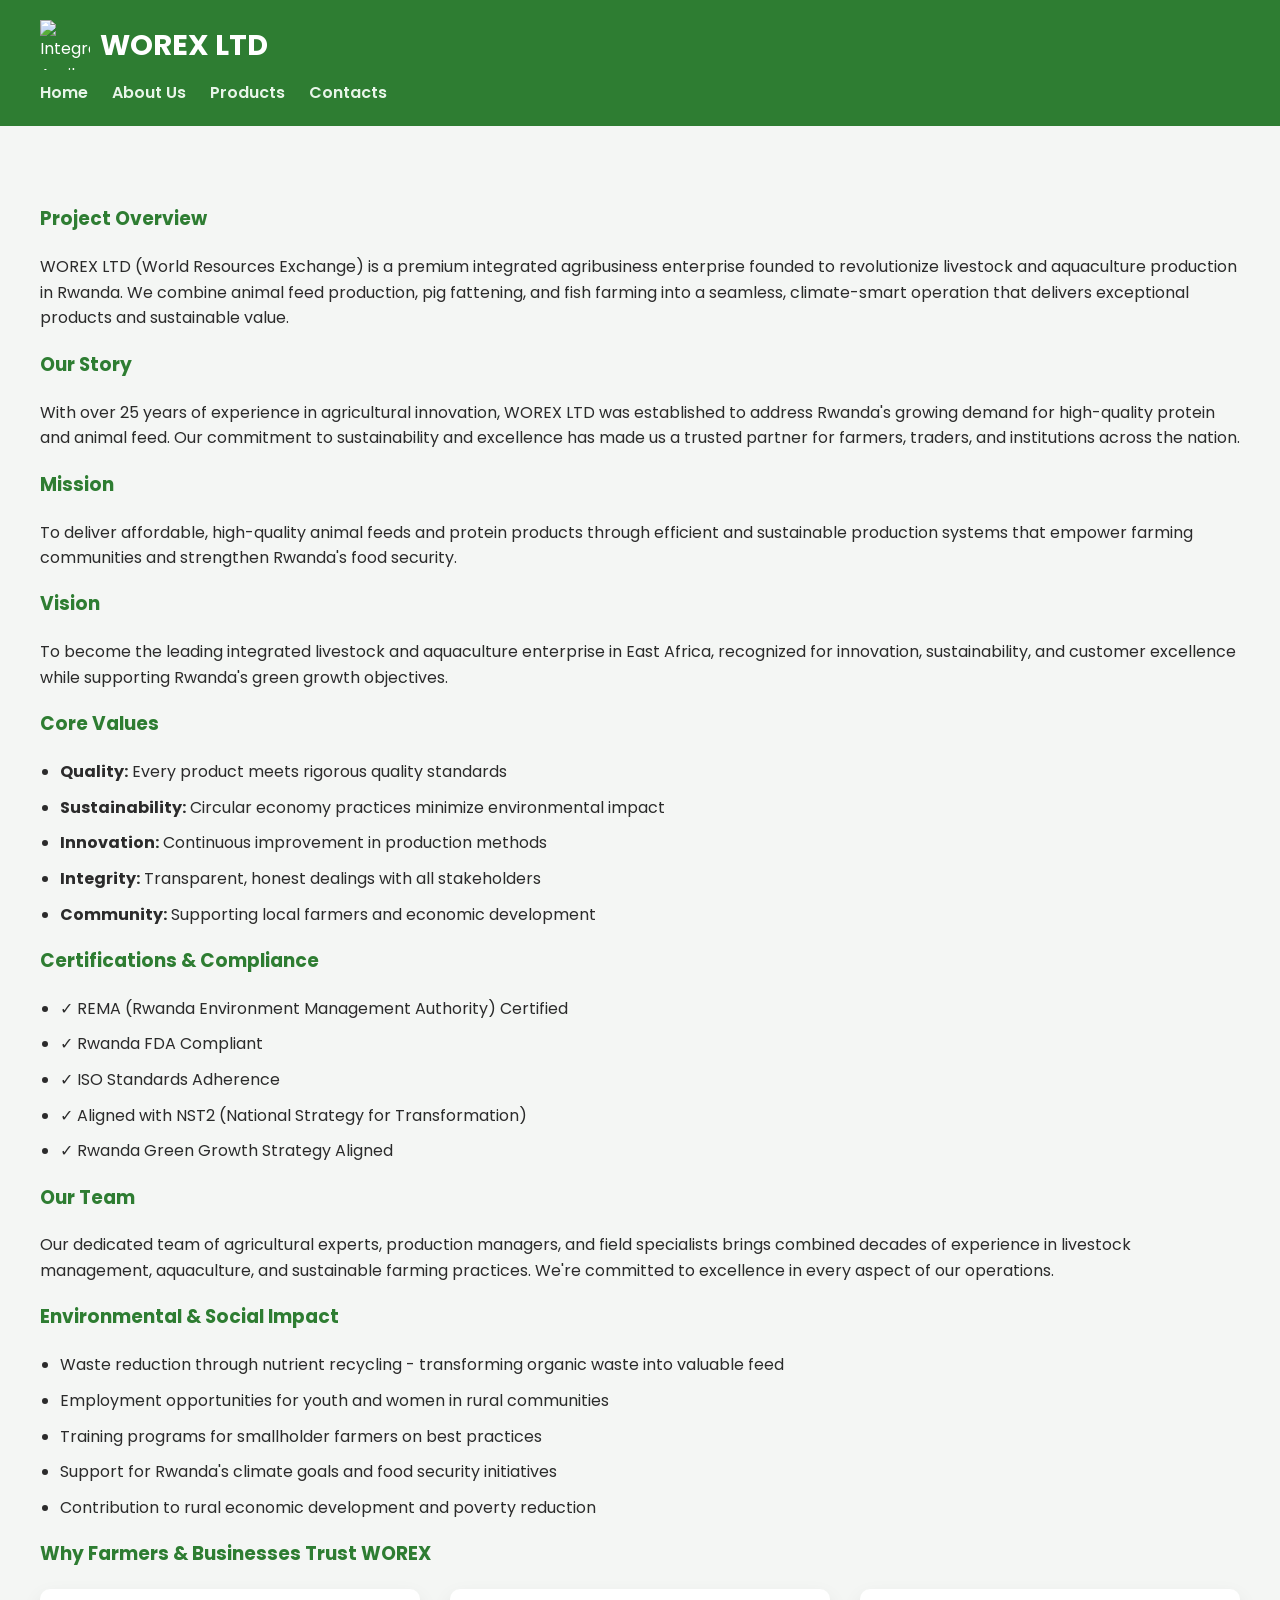
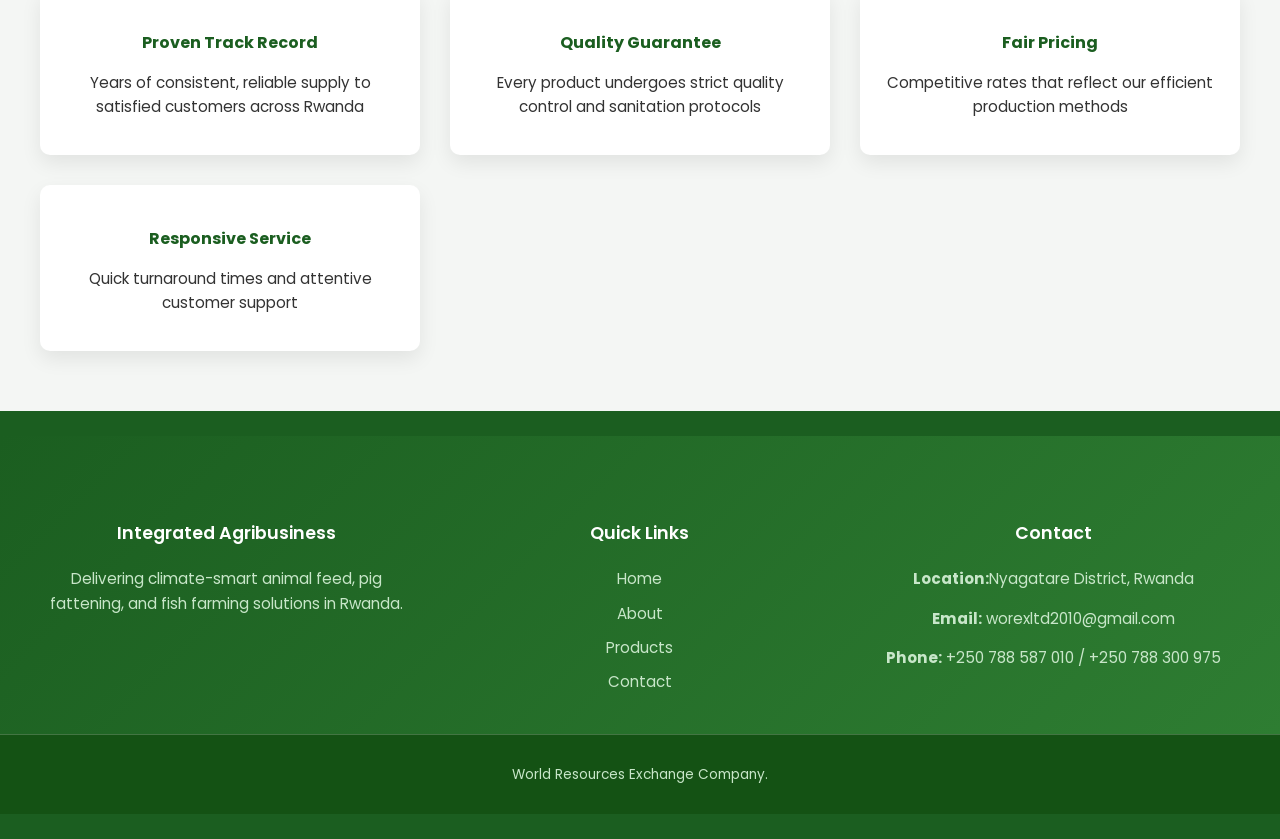
==== about.html @ 2ec33c79 "Add files via upload" ====
<!DOCTYPE html>
<html lang="en">
<head>
  <meta charset="UTF-8">
  <title>About Us | Integrated Agribusiness</title>
  <meta name="viewport" content="width=device-width, initial-scale=1.0">
  <link rel="stylesheet" href="css/style.css">
  <link href="https://fonts.googleapis.com/css2?family=Poppins:wght@400;600;700&display=swap" rel="stylesheet">
</head>
<body>

<header>
  <div class="container header-container">
    <div class="logo">
      <img src="images/logo.png" alt="Integrated Agribusiness Logo">
      <h1>WOREX LTD</h1>
    </div>
    <nav>
      <a href="index.html">Home</a>
      <a href="about.html">About Us</a>
      <a href="products.html">Products</a>
      <a href="contact.html">Contacts</a>
    </nav>
  </div>
</header>

<section class="section container">
  <h3>Project Overview</h3>
  <p>WOREX LTD (World Resources Exchange) is a premium integrated agribusiness enterprise founded to revolutionize livestock and aquaculture production in Rwanda. We combine animal feed production, pig fattening, and fish farming into a seamless, climate-smart operation that delivers exceptional products and sustainable value.</p>

  <h3>Our Story</h3>
  <p>With over 25 years of experience in agricultural innovation, WOREX LTD was established to address Rwanda's growing demand for high-quality protein and animal feed. Our commitment to sustainability and excellence has made us a trusted partner for farmers, traders, and institutions across the nation.</p>

  <h3>Mission</h3>
  <p>To deliver affordable, high-quality animal feeds and protein products through efficient and sustainable production systems that empower farming communities and strengthen Rwanda's food security.</p>

  <h3>Vision</h3>
  <p>To become the leading integrated livestock and aquaculture enterprise in East Africa, recognized for innovation, sustainability, and customer excellence while supporting Rwanda's green growth objectives.</p>

  <h3>Core Values</h3>
  <ul class="list">
    <li><strong>Quality:</strong> Every product meets rigorous quality standards</li>
    <li><strong>Sustainability:</strong> Circular economy practices minimize environmental impact</li>
    <li><strong>Innovation:</strong> Continuous improvement in production methods</li>
    <li><strong>Integrity:</strong> Transparent, honest dealings with all stakeholders</li>
    <li><strong>Community:</strong> Supporting local farmers and economic development</li>
  </ul>

  <h3>Certifications & Compliance</h3>
  <ul class="list">
    <li>✓ REMA (Rwanda Environment Management Authority) Certified</li>
    <li>✓ Rwanda FDA Compliant</li>
    <li>✓ ISO Standards Adherence</li>
    <li>✓ Aligned with NST2 (National Strategy for Transformation)</li>
    <li>✓ Rwanda Green Growth Strategy Aligned</li>
  </ul>

  <h3>Our Team</h3>
  <p>Our dedicated team of agricultural experts, production managers, and field specialists brings combined decades of experience in livestock management, aquaculture, and sustainable farming practices. We're committed to excellence in every aspect of our operations.</p>

  <h3>Environmental & Social Impact</h3>
  <ul class="list">
    <li>Waste reduction through nutrient recycling - transforming organic waste into valuable feed</li>
    <li>Employment opportunities for youth and women in rural communities</li>
    <li>Training programs for smallholder farmers on best practices</li>
    <li>Support for Rwanda's climate goals and food security initiatives</li>
    <li>Contribution to rural economic development and poverty reduction</li>
  </ul>

  <h3>Why Farmers & Businesses Trust WOREX</h3>
  <div class="grid">
    <div class="card">
      <h4>Proven Track Record</h4>
      <p>Years of consistent, reliable supply to satisfied customers across Rwanda</p>
    </div>
    <div class="card">
      <h4>Quality Guarantee</h4>
      <p>Every product undergoes strict quality control and sanitation protocols</p>
    </div>
    <div class="card">
      <h4>Fair Pricing</h4>
      <p>Competitive rates that reflect our efficient production methods</p>
    </div>
    <div class="card">
      <h4>Responsive Service</h4>
      <p>Quick turnaround times and attentive customer support</p>
    </div>
  </div>
</section>

<footer>
  <div class="footer-top">
    <div class="container footer-grid">
      
      <div class="footer-col">
        <h4>Integrated Agribusiness</h4>
        <p>Delivering climate-smart animal feed, pig fattening, and fish farming solutions in Rwanda.</p>
      </div>
      
      <div class="footer-col">
        <h4>Quick Links</h4>
        <ul>
          <li><a href="index.html">Home</a></li>
          <li><a href="about.html">About</a></li>
          <li><a href="products.html">Products</a></li>
          <li><a href="contact.html">Contact</a></li>
        </ul>
      </div>
      
      <div class="footer-col">
        <h4>Contact</h4>
          <p><strong>Location:</strong>Nyagatare District, Rwanda</p>
  <p><strong>Email:</strong> worexltd2010@gmail.com</p>
  <p><strong>Phone:</strong> +250 788 587 010 / +250 788 300 975</p>
      </div>
      

    </div>
  </div>

  <div class="footer-bottom">
    <p>World Resources Exchange Company.</p>
  </div>
</footer>
</body>
</html>
---- css/style.css ----
/* General */
body {
  margin: 0;
  font-family: 'Poppins', sans-serif;
  background: #f4f6f4;
  color: #2b2b2b;
  line-height: 1.6;
}

/* Container */
.container {
  max-width: 1200px;
  margin: auto;
  padding: 0 20px;
}

/* Header */
header {
  background: #2e7d32;
  color: #fff;
  padding: 20px 0;
  position: sticky;
  top: 0;
  z-index: 100;
}

header h1 {
  margin: 0;
  font-size: 1.8rem;
}

header nav {
  margin-top: 10px;
}

header nav a {
  color: #e8f5e9;
  text-decoration: none;
  margin-right: 20px;
  font-weight: 600;
  transition: color 0.3s;
}

header nav a:hover {
  color: #c8e6c9;
}

/* Hero */
.hero {
  background: linear-gradient(rgba(0,0,0,0.45), rgba(0,0,0,0.45)), 
              url('../images/hero.jpg') center/cover no-repeat;
  color: #fff;
  padding: 100px 20px;
  text-align: center;
}

.hero h2 {
  font-size: 2.5rem;
  margin-bottom: 15px;
}

.hero p {
  font-size: 1.1rem;
  max-width: 700px;
  margin: 0 auto 20px auto;
}

.btn {
  display: inline-block;
  padding: 12px 25px;
  background: #1b5e20;
  color: #fff;
  border-radius: 6px;
  text-decoration: none;
  font-weight: 600;
  transition: background 0.3s;
}

.btn:hover {
  background: #2e7d32;
}

/* Sections */
.section {
  padding: 60px 0;
}

.section.light {
  background: #ffffff;
}

/* Headings */
h3 {
  color: #2e7d32;
  margin-bottom: 20px;
}

/* Grid */
.grid {
  display: grid;
  grid-template-columns: repeat(auto-fit, minmax(280px, 1fr));
  gap: 30px;
}

/* Cards */
.card {
  background: #fff;
  border-radius: 10px;
  box-shadow: 0 8px 20px rgba(0,0,0,0.08);
  overflow: hidden;
  transition: transform 0.3s, box-shadow 0.3s;
  text-align: center;
  padding: 20px;
}

.card img {
  width: 100%;
  height: 180px;
  object-fit: cover;
  margin-bottom: 15px;
}

.card h4 {
  margin-bottom: 10px;
  color: #1b5e20;
}

.card p {
  font-size: 0.95rem;
  color: #333;
}

.card:hover {
  transform: translateY(-5px);
  box-shadow: 0 12px 25px rgba(0,0,0,0.12);
}

/* Lists */
.list {
  padding-left: 20px;
}

.list li {
  margin-bottom: 10px;
}

/* Footer */
footer {
  background: #1b5e20;
  color: #c8e6c9;
  padding: 25px 0;
  text-align: center;
  font-size: 0.9rem;
}
.logo{
  display: flex;
  align-items: center;
}.logo img{
  width: 50px;
  height: 50px;
  margin-right: 10px;
}
/* Footer Grid */
/* Footer */
footer {
  font-family: 'Poppins', sans-serif;
  color: #c8e6c9;
}

/* Footer Top */
.footer-top {
  background: linear-gradient(135deg, #1b5e20, #2e7d32);
  padding: 60px 20px 30px 20px;
}

/* Footer Grid */
.footer-grid {
  display: grid;
  grid-template-columns: repeat(auto-fit, minmax(200px, 1fr));
  gap: 40px;
}

.footer-col h4 {
  color: #ffffff;
  font-size: 1.1rem;
  margin-bottom: 20px;
  font-weight: 600;
}

.footer-col p,
.footer-col li,
.footer-col a {
  color: #c8e6c9;
  font-size: 0.95rem;
  line-height: 1.6;
}

.footer-col ul {
  list-style: none;
  padding: 0;
  margin: 0;
}

.footer-col li {
  margin-bottom: 10px;
}

.footer-col a {
  text-decoration: none;
  transition: color 0.3s;
}

.footer-col a:hover {
  color: #e8f5e9;
}

/* Social Icons */
.social-icons a {
  display: inline-block;
  margin-right: 10px;
  transition: transform 0.3s;
}

.social-icons a:hover {
  transform: scale(1.2);
}

.social-icons img {
  width: 28px;
  height: 28px;
  filter: brightness(0) invert(1);
}

/* Footer Bottom */
.footer-bottom {
  text-align: center;
  background: #145214;
  padding: 15px 20px;
  font-size: 0.85rem;
  border-top: 1px solid rgba(255,255,255,0.2);
}

/* Responsive Footer */
@media (max-width: 768px) {
  .footer-grid {
    grid-template-columns: 1fr 1fr;
    gap: 20px;
  }
}

@media (max-width: 480px) {
  .footer-grid {
    grid-template-columns: 1fr;
    gap: 20px;
  }
  .social-icons a {
    margin-right: 15px;
  }
}
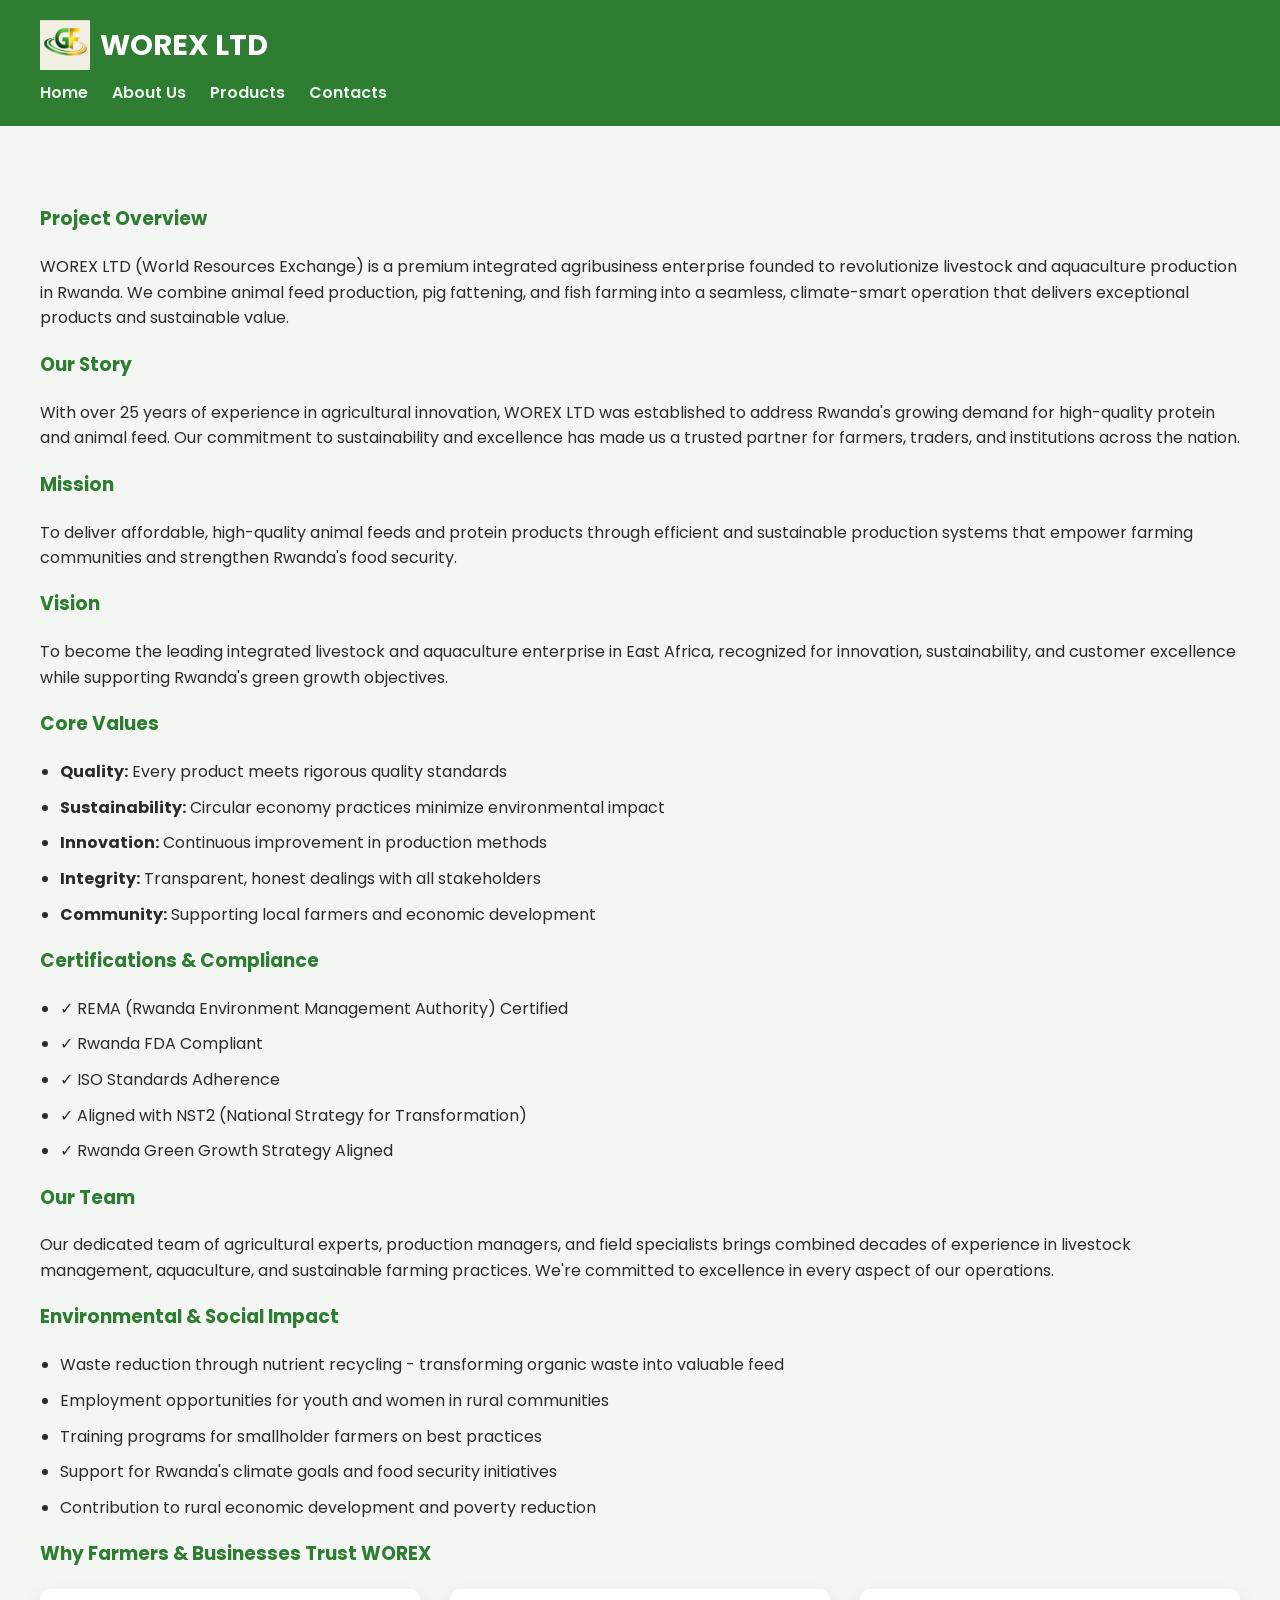
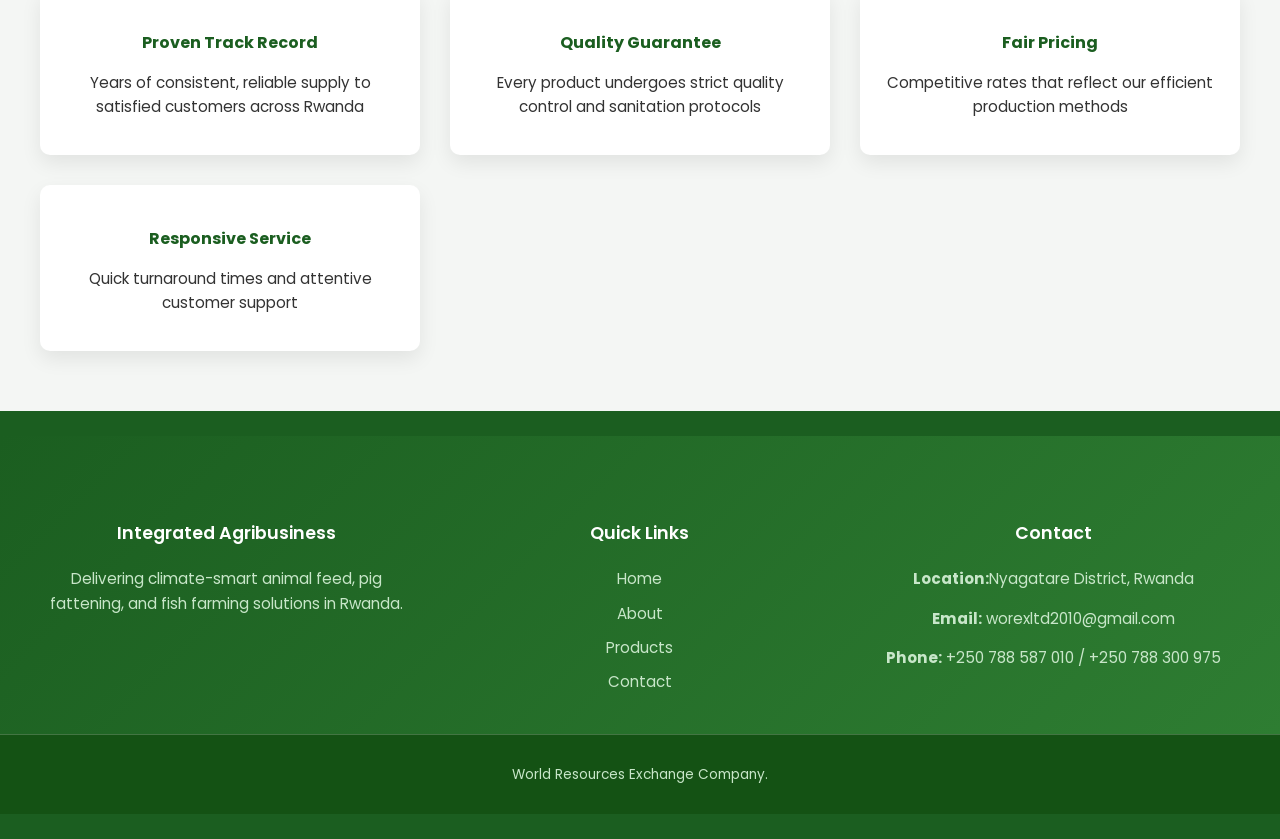
==== commit f476926a: "Update about.html" ====
--- a/about.html
+++ b/about.html
@@ -12,7 +12,7 @@
 <header>
   <div class="container header-container">
     <div class="logo">
-      <img src="images/logo.png" alt="Integrated Agribusiness Logo">
+      <img src="./images/logo.PNG" alt="Integrated Agribusiness Logo">
       <h1>WOREX LTD</h1>
     </div>
     <nav>
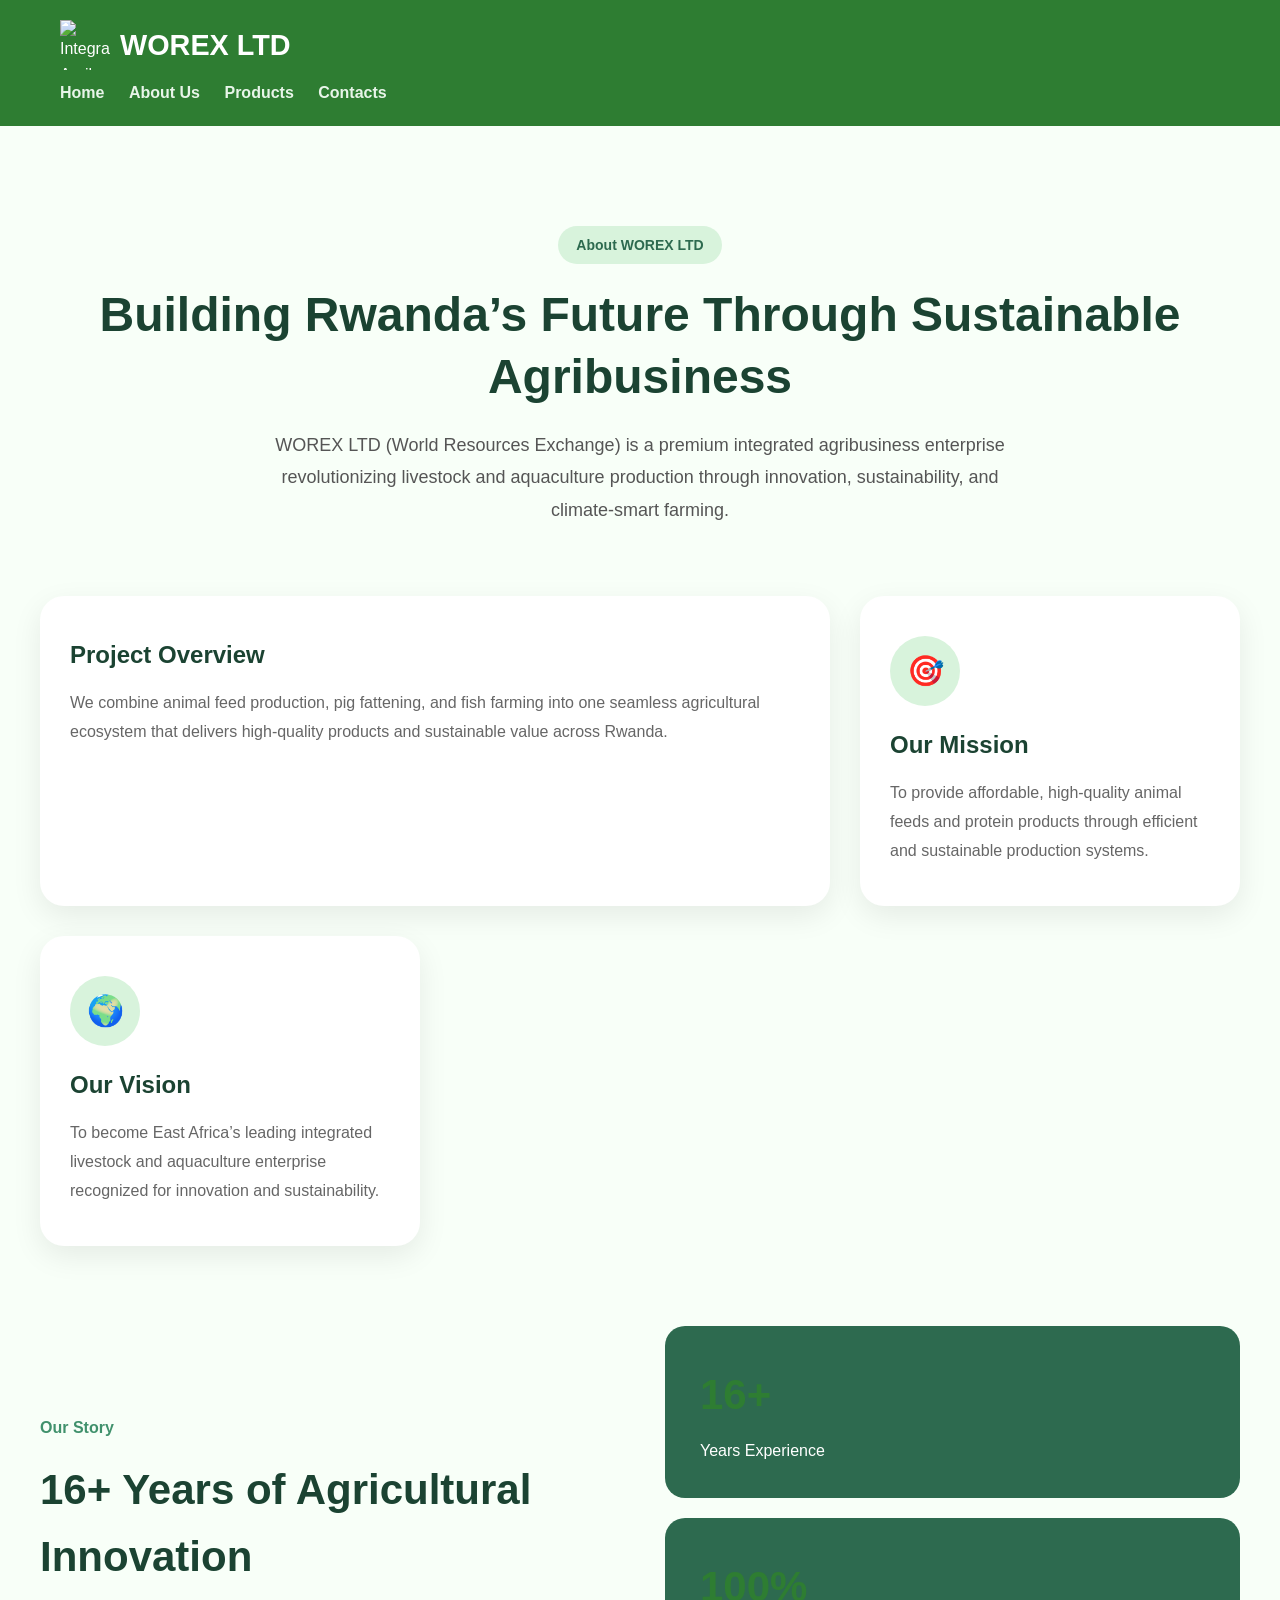
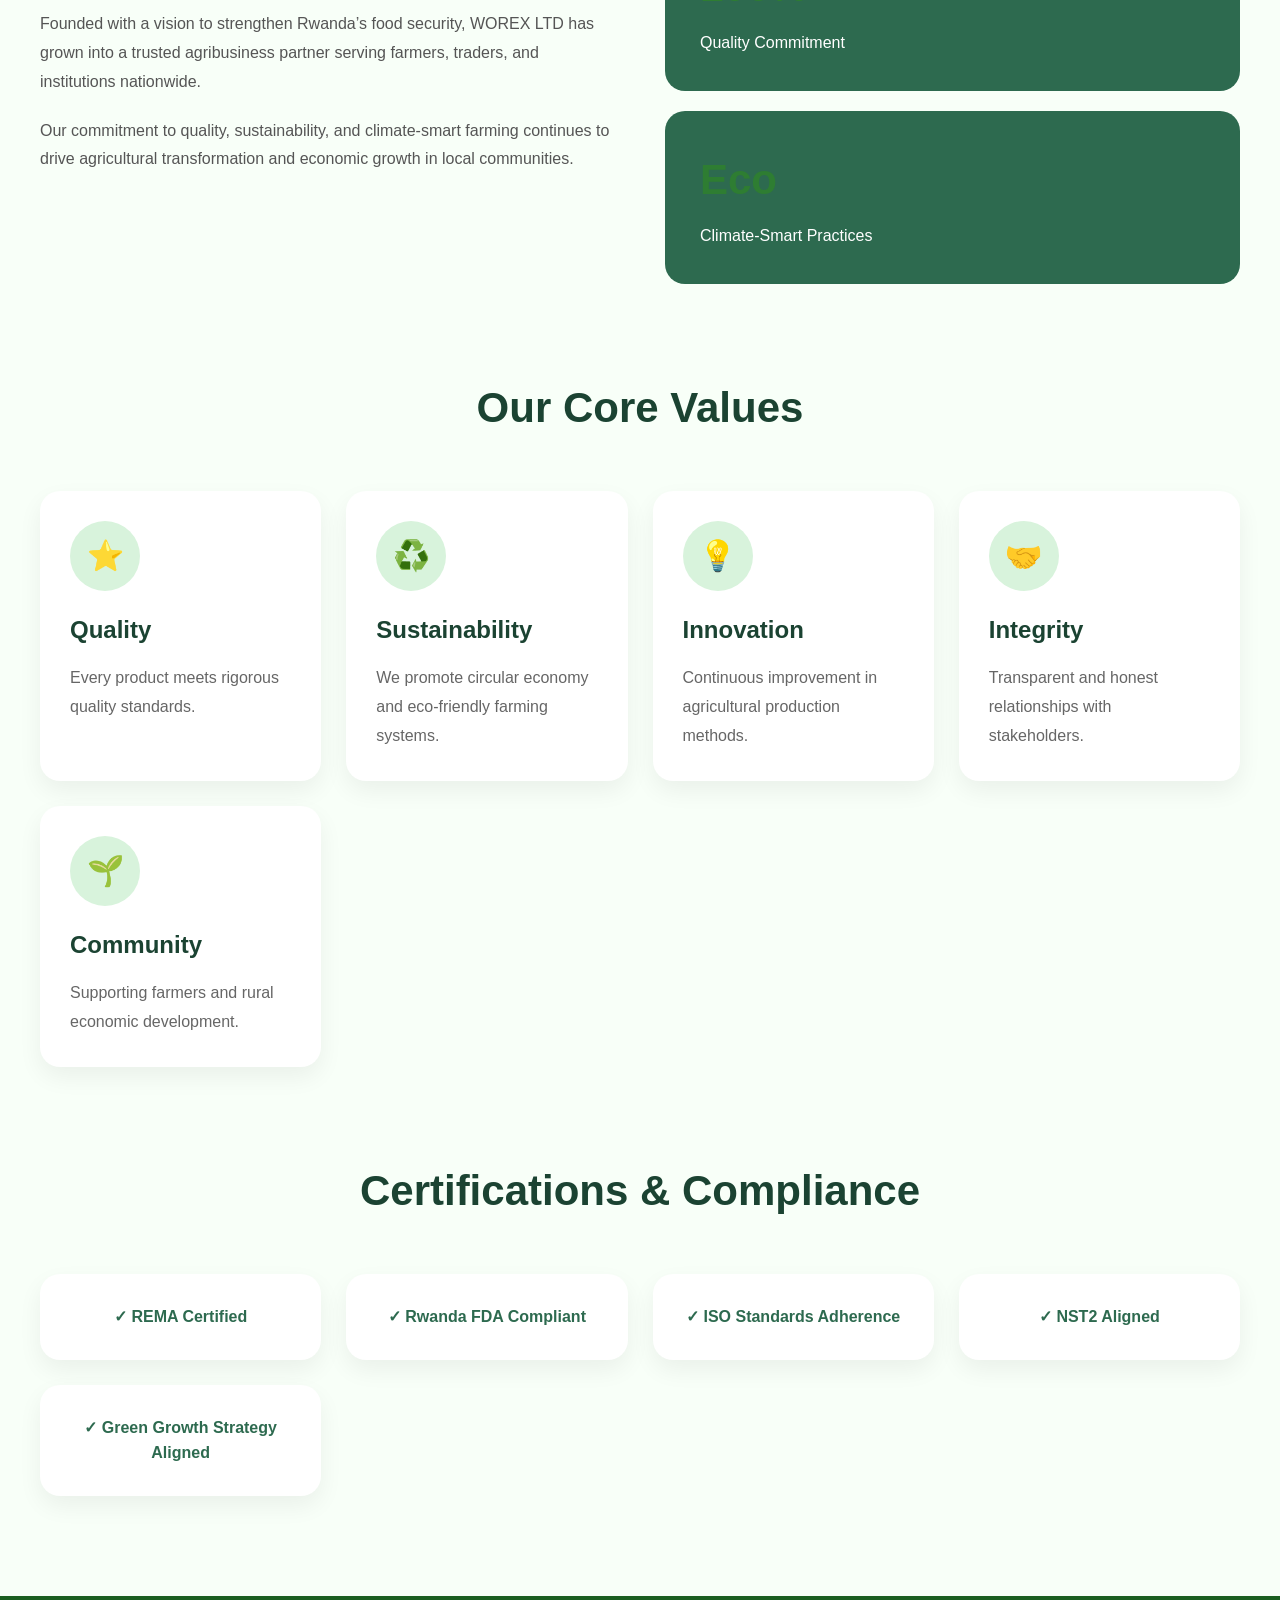
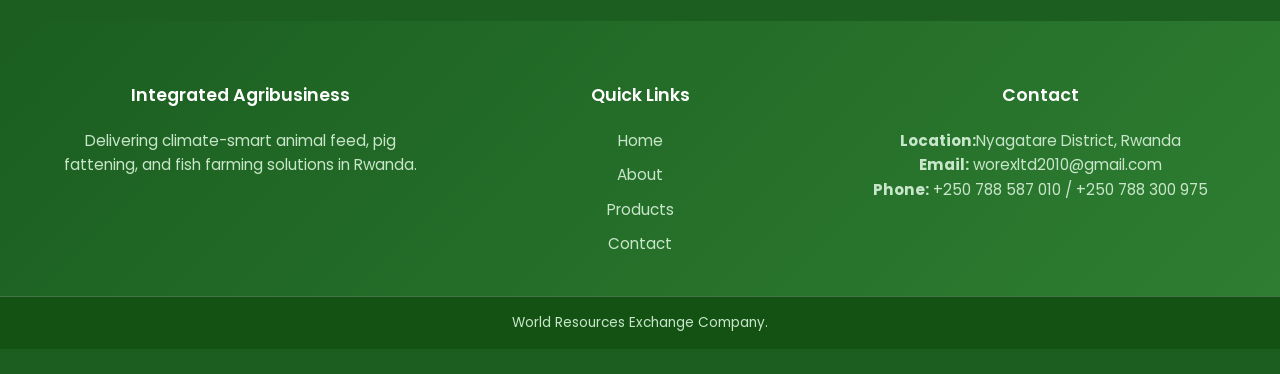
==== commit 873ae468: "Revise about.html for improved content and layout Updated the about.html file to enhance the content" ====
--- a/about.html
+++ b/about.html
@@ -12,7 +12,7 @@
 <header>
   <div class="container header-container">
     <div class="logo">
-      <img src="./images/logo.PNG" alt="Integrated Agribusiness Logo">
+      <img src="images/logo.png" alt="Integrated Agribusiness Logo">
       <h1>WOREX LTD</h1>
     </div>
     <nav>
@@ -24,70 +24,323 @@
   </div>
 </header>
 
-<section class="section container">
-  <h3>Project Overview</h3>
-  <p>WOREX LTD (World Resources Exchange) is a premium integrated agribusiness enterprise founded to revolutionize livestock and aquaculture production in Rwanda. We combine animal feed production, pig fattening, and fish farming into a seamless, climate-smart operation that delivers exceptional products and sustainable value.</p>
-
-  <h3>Our Story</h3>
-  <p>With over 25 years of experience in agricultural innovation, WOREX LTD was established to address Rwanda's growing demand for high-quality protein and animal feed. Our commitment to sustainability and excellence has made us a trusted partner for farmers, traders, and institutions across the nation.</p>
-
-  <h3>Mission</h3>
-  <p>To deliver affordable, high-quality animal feeds and protein products through efficient and sustainable production systems that empower farming communities and strengthen Rwanda's food security.</p>
-
-  <h3>Vision</h3>
-  <p>To become the leading integrated livestock and aquaculture enterprise in East Africa, recognized for innovation, sustainability, and customer excellence while supporting Rwanda's green growth objectives.</p>
-
-  <h3>Core Values</h3>
-  <ul class="list">
-    <li><strong>Quality:</strong> Every product meets rigorous quality standards</li>
-    <li><strong>Sustainability:</strong> Circular economy practices minimize environmental impact</li>
-    <li><strong>Innovation:</strong> Continuous improvement in production methods</li>
-    <li><strong>Integrity:</strong> Transparent, honest dealings with all stakeholders</li>
-    <li><strong>Community:</strong> Supporting local farmers and economic development</li>
-  </ul>
-
-  <h3>Certifications & Compliance</h3>
-  <ul class="list">
-    <li>✓ REMA (Rwanda Environment Management Authority) Certified</li>
-    <li>✓ Rwanda FDA Compliant</li>
-    <li>✓ ISO Standards Adherence</li>
-    <li>✓ Aligned with NST2 (National Strategy for Transformation)</li>
-    <li>✓ Rwanda Green Growth Strategy Aligned</li>
-  </ul>
-
-  <h3>Our Team</h3>
-  <p>Our dedicated team of agricultural experts, production managers, and field specialists brings combined decades of experience in livestock management, aquaculture, and sustainable farming practices. We're committed to excellence in every aspect of our operations.</p>
-
-  <h3>Environmental & Social Impact</h3>
-  <ul class="list">
-    <li>Waste reduction through nutrient recycling - transforming organic waste into valuable feed</li>
-    <li>Employment opportunities for youth and women in rural communities</li>
-    <li>Training programs for smallholder farmers on best practices</li>
-    <li>Support for Rwanda's climate goals and food security initiatives</li>
-    <li>Contribution to rural economic development and poverty reduction</li>
-  </ul>
-
-  <h3>Why Farmers & Businesses Trust WOREX</h3>
-  <div class="grid">
-    <div class="card">
-      <h4>Proven Track Record</h4>
-      <p>Years of consistent, reliable supply to satisfied customers across Rwanda</p>
-    </div>
-    <div class="card">
-      <h4>Quality Guarantee</h4>
-      <p>Every product undergoes strict quality control and sanitation protocols</p>
-    </div>
-    <div class="card">
-      <h4>Fair Pricing</h4>
-      <p>Competitive rates that reflect our efficient production methods</p>
-    </div>
-    <div class="card">
-      <h4>Responsive Service</h4>
-      <p>Quick turnaround times and attentive customer support</p>
+
+<section class="about-section">
+  <div class="about-container">
+    <div class="about-header">
+      <span class="about-tag">About WOREX LTD</span>
+      <h2>Building Rwanda’s Future Through Sustainable Agribusiness</h2>
+      <p>
+        WOREX LTD (World Resources Exchange) is a premium integrated agribusiness enterprise revolutionizing livestock and aquaculture production through innovation, sustainability, and climate-smart farming.
+      </p>
+    </div>
+
+    <div class="about-grid">
+      <!-- Overview -->
+      <div class="about-card large-card">
+        <h3>Project Overview</h3>
+        <p>
+          We combine animal feed production, pig fattening, and fish farming into one seamless agricultural ecosystem that delivers high-quality products and sustainable value across Rwanda.
+        </p>
+      </div>
+
+      <!-- Mission -->
+      <div class="about-card">
+        <div class="icon">🎯</div>
+        <h3>Our Mission</h3>
+        <p>
+          To provide affordable, high-quality animal feeds and protein products through efficient and sustainable production systems.
+        </p>
+      </div>
+
+      <!-- Vision -->
+      <div class="about-card">
+        <div class="icon">🌍</div>
+        <h3>Our Vision</h3>
+        <p>
+          To become East Africa’s leading integrated livestock and aquaculture enterprise recognized for innovation and sustainability.
+        </p>
+      </div>
+    </div>
+
+    <!-- Story Section -->
+    <div class="story-section">
+      <div class="story-text">
+        <span>Our Story</span>
+        <h2>16+ Years of Agricultural Innovation</h2>
+        <p>
+          Founded with a vision to strengthen Rwanda’s food security, WOREX LTD has grown into a trusted agribusiness partner serving farmers, traders, and institutions nationwide.
+        </p>
+
+        <p>
+          Our commitment to quality, sustainability, and climate-smart farming continues to drive agricultural transformation and economic growth in local communities.
+        </p>
+      </div>
+
+      <div class="story-box">
+        <div class="stat-card">
+          <h3>16+</h3>
+          <p>Years Experience</p>
+        </div>
+
+        <div class="stat-card">
+          <h3>100%</h3>
+          <p>Quality Commitment</p>
+        </div>
+
+        <div class="stat-card">
+          <h3>Eco</h3>
+          <p>Climate-Smart Practices</p>
+        </div>
+      </div>
+    </div>
+
+    <!-- Core Values -->
+    <div class="values-section">
+      <h2>Our Core Values</h2>
+
+      <div class="values-grid">
+        <div class="value-card">
+          <div class="icon">⭐</div>
+          <h3>Quality</h3>
+          <p>Every product meets rigorous quality standards.</p>
+        </div>
+
+        <div class="value-card">
+          <div class="icon">♻️</div>
+          <h3>Sustainability</h3>
+          <p>We promote circular economy and eco-friendly farming systems.</p>
+        </div>
+
+        <div class="value-card">
+          <div class="icon">💡</div>
+          <h3>Innovation</h3>
+          <p>Continuous improvement in agricultural production methods.</p>
+        </div>
+
+        <div class="value-card">
+          <div class="icon">🤝</div>
+          <h3>Integrity</h3>
+          <p>Transparent and honest relationships with stakeholders.</p>
+        </div>
+
+        <div class="value-card">
+          <div class="icon">🌱</div>
+          <h3>Community</h3>
+          <p>Supporting farmers and rural economic development.</p>
+        </div>
+      </div>
+    </div>
+
+    <!-- Certifications -->
+    <div class="certifications">
+      <h2>Certifications & Compliance</h2>
+
+      <div class="cert-grid">
+        <div class="cert-item">✓ REMA Certified</div>
+        <div class="cert-item">✓ Rwanda FDA Compliant</div>
+        <div class="cert-item">✓ ISO Standards Adherence</div>
+        <div class="cert-item">✓ NST2 Aligned</div>
+        <div class="cert-item">✓ Green Growth Strategy Aligned</div>
+      </div>
     </div>
   </div>
 </section>
 
+
+<style>
+* {
+  margin: 0;
+  padding: 0;
+  box-sizing: border-box;
+}
+
+body {
+  font-family: Arial, sans-serif;
+  background: #f8fff8;
+}
+
+.about-section {
+  padding: 100px 20px;
+}
+
+.about-container {
+  max-width: 1200px;
+  margin: auto;
+}
+
+.about-header {
+  text-align: center;
+  margin-bottom: 70px;
+}
+
+.about-tag {
+  display: inline-block;
+  background: #d8f3dc;
+  color: #2d6a4f;
+  padding: 8px 18px;
+  border-radius: 30px;
+  font-size: 14px;
+  font-weight: bold;
+  margin-bottom: 20px;
+}
+
+.about-header h2 {
+  font-size: 48px;
+  color: #1b4332;
+  margin-bottom: 20px;
+  line-height: 1.3;
+}
+
+.about-header p {
+  max-width: 760px;
+  margin: auto;
+  color: #555;
+  font-size: 18px;
+  line-height: 1.8;
+}
+
+.about-grid {
+  display: grid;
+  grid-template-columns: repeat(auto-fit, minmax(280px, 1fr));
+  gap: 30px;
+  margin-bottom: 80px;
+}
+
+.about-card {
+  background: white;
+  padding: 40px 30px;
+  border-radius: 24px;
+  box-shadow: 0 10px 30px rgba(0,0,0,0.08);
+  transition: 0.3s ease;
+}
+
+.about-card:hover,
+.value-card:hover,
+.stat-card:hover {
+  transform: translateY(-10px);
+}
+
+.large-card {
+  grid-column: span 2;
+}
+
+.about-card h3,
+.value-card h3 {
+  color: #1b4332;
+  margin-bottom: 15px;
+  font-size: 24px;
+}
+
+.about-card p,
+.value-card p {
+  color: #666;
+  line-height: 1.8;
+}
+
+.icon {
+  width: 70px;
+  height: 70px;
+  background: #d8f3dc;
+  border-radius: 50%;
+  display: flex;
+  align-items: center;
+  justify-content: center;
+  font-size: 30px;
+  margin-bottom: 20px;
+}
+
+.story-section {
+  display: grid;
+  grid-template-columns: repeat(auto-fit, minmax(320px, 1fr));
+  gap: 50px;
+  align-items: center;
+  margin-bottom: 90px;
+}
+
+.story-text span {
+  color: #40916c;
+  font-weight: bold;
+}
+
+.story-text h2 {
+  font-size: 42px;
+  color: #1b4332;
+  margin: 15px 0 20px;
+}
+
+.story-text p {
+  color: #555;
+  line-height: 1.8;
+  margin-bottom: 20px;
+}
+
+.story-box {
+  display: grid;
+  gap: 20px;
+}
+
+.stat-card {
+  background: #2d6a4f;
+  color: white;
+  padding: 35px;
+  border-radius: 20px;
+  transition: 0.3s ease;
+}
+
+.stat-card h3 {
+  font-size: 42px;
+  margin-bottom: 10px;
+}
+
+.values-section {
+  margin-bottom: 90px;
+}
+
+.values-section h2,
+.certifications h2 {
+  text-align: center;
+  font-size: 42px;
+  color: #1b4332;
+  margin-bottom: 50px;
+}
+
+.values-grid,
+.cert-grid {
+  display: grid;
+  grid-template-columns: repeat(auto-fit, minmax(240px, 1fr));
+  gap: 25px;
+}
+
+.value-card,
+.cert-item {
+  background: white;
+  padding: 30px;
+  border-radius: 20px;
+  box-shadow: 0 10px 25px rgba(0,0,0,0.06);
+  transition: 0.3s ease;
+}
+
+.cert-item {
+  text-align: center;
+  font-weight: bold;
+  color: #2d6a4f;
+}
+
+@media (max-width: 768px) {
+  .about-header h2,
+  .story-text h2,
+  .values-section h2,
+  .certifications h2 {
+    font-size: 32px;
+  }
+
+  .large-card {
+    grid-column: span 1;
+  }
+}
+
+</style>
 <footer>
   <div class="footer-top">
     <div class="container footer-grid">
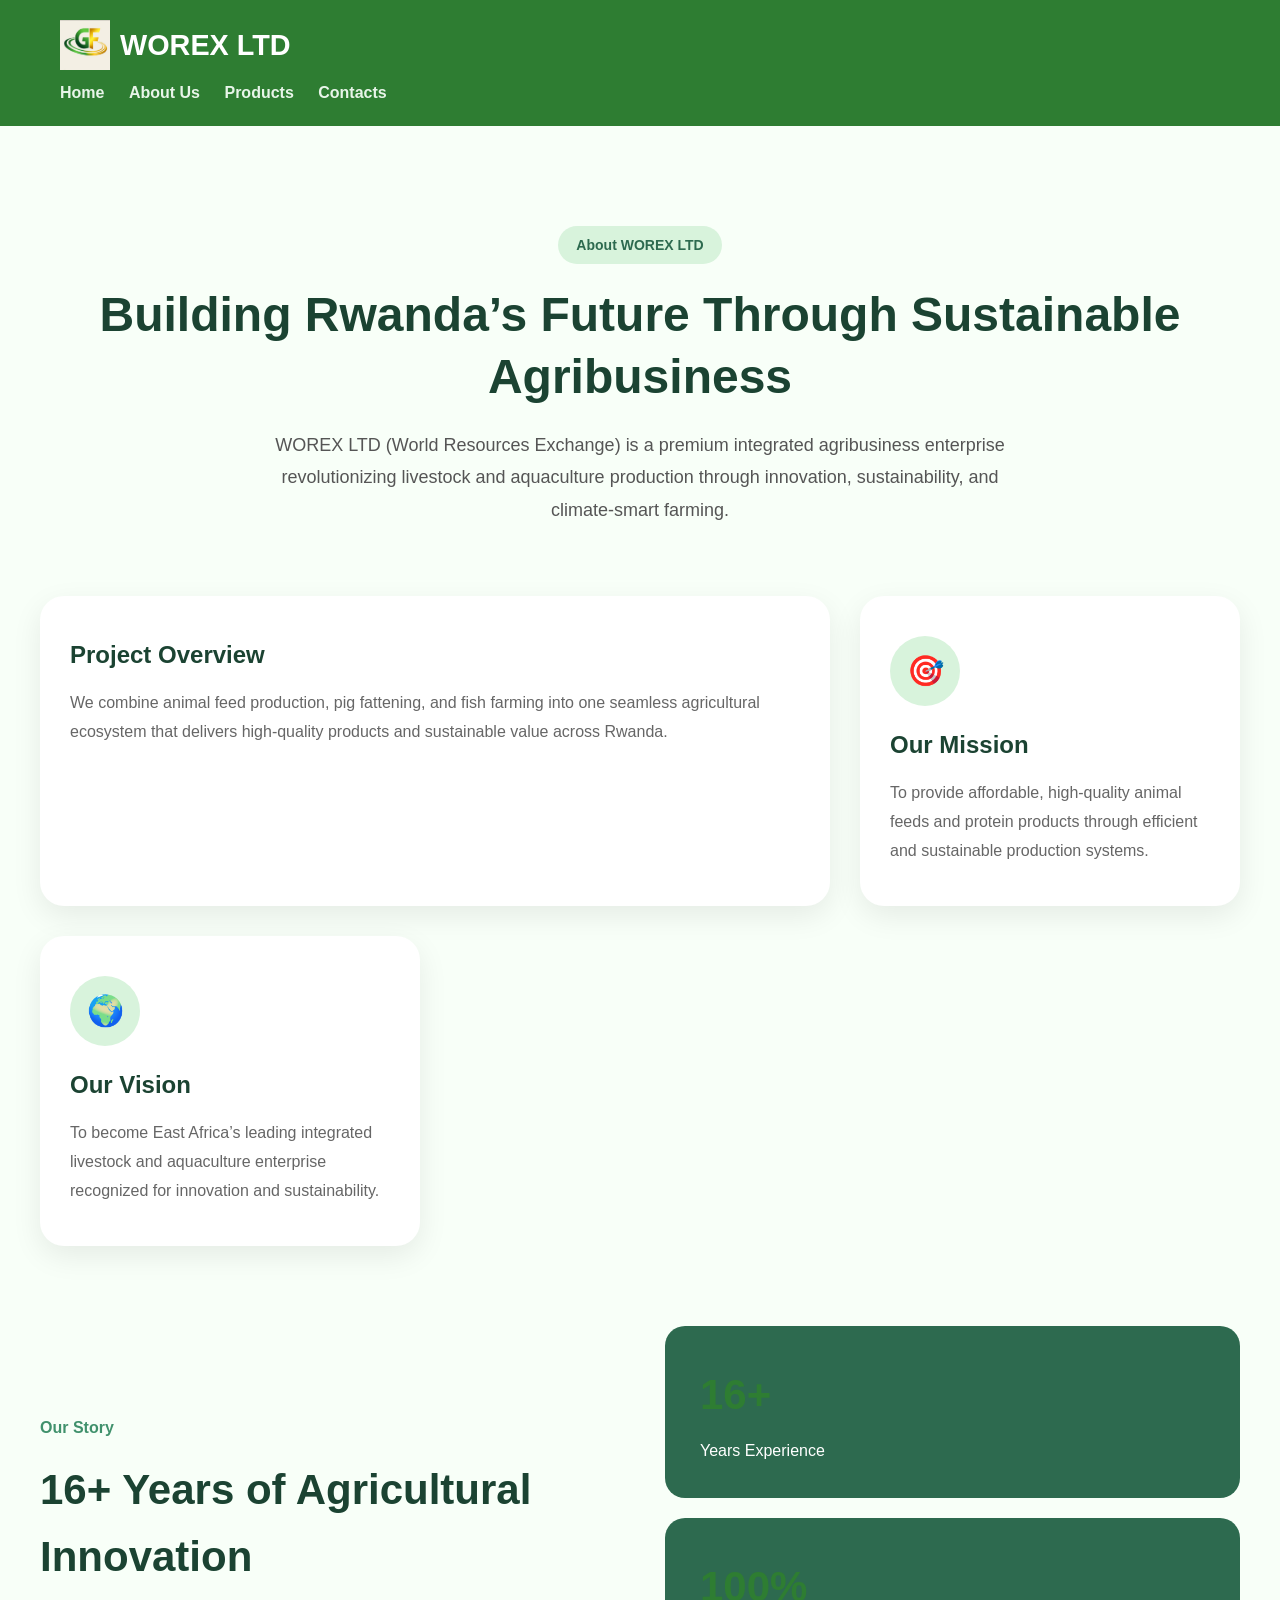
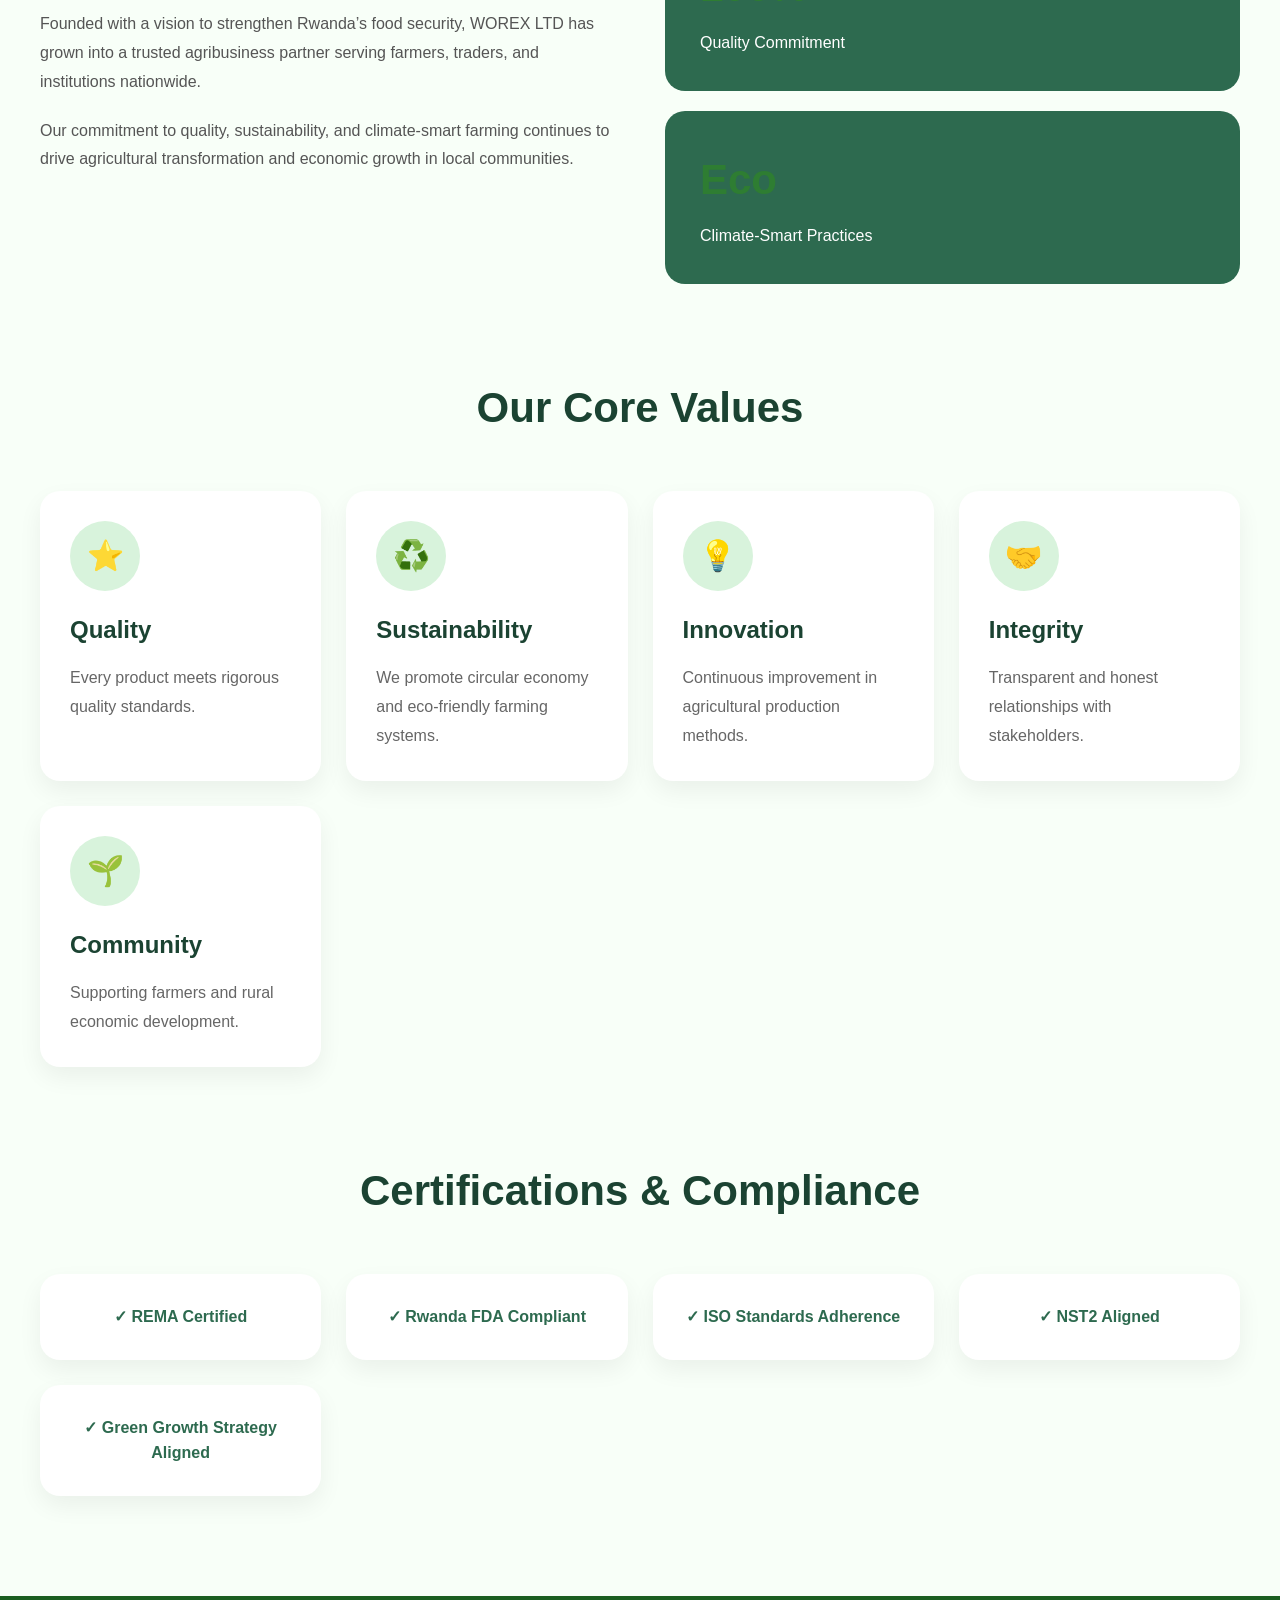
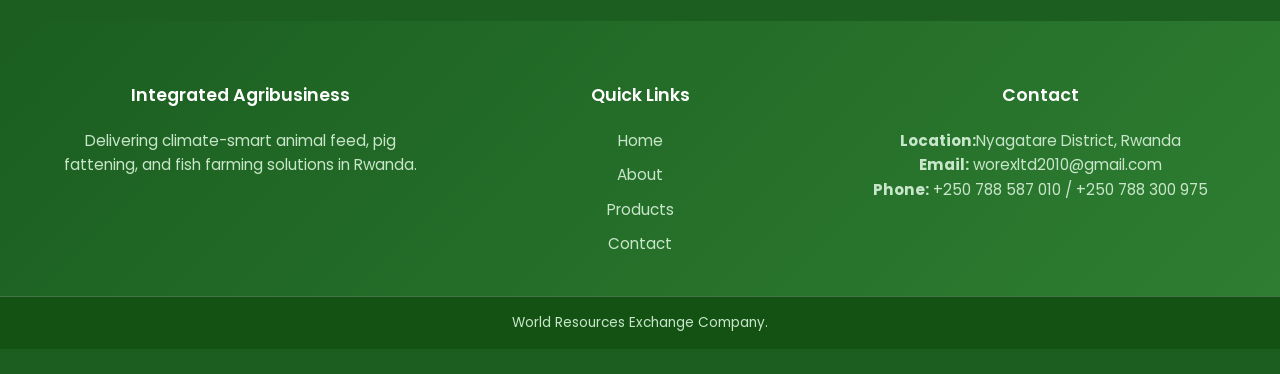
==== commit 76b37a3c: "Fix HTML structure and update logo image source" ====
--- a/about.html
+++ b/about.html
@@ -12,7 +12,7 @@
 <header>
   <div class="container header-container">
     <div class="logo">
-      <img src="images/logo.png" alt="Integrated Agribusiness Logo">
+      <img src="images/logo.PNG" alt="Integrated Agribusiness Logo">
       <h1>WOREX LTD</h1>
     </div>
     <nav>
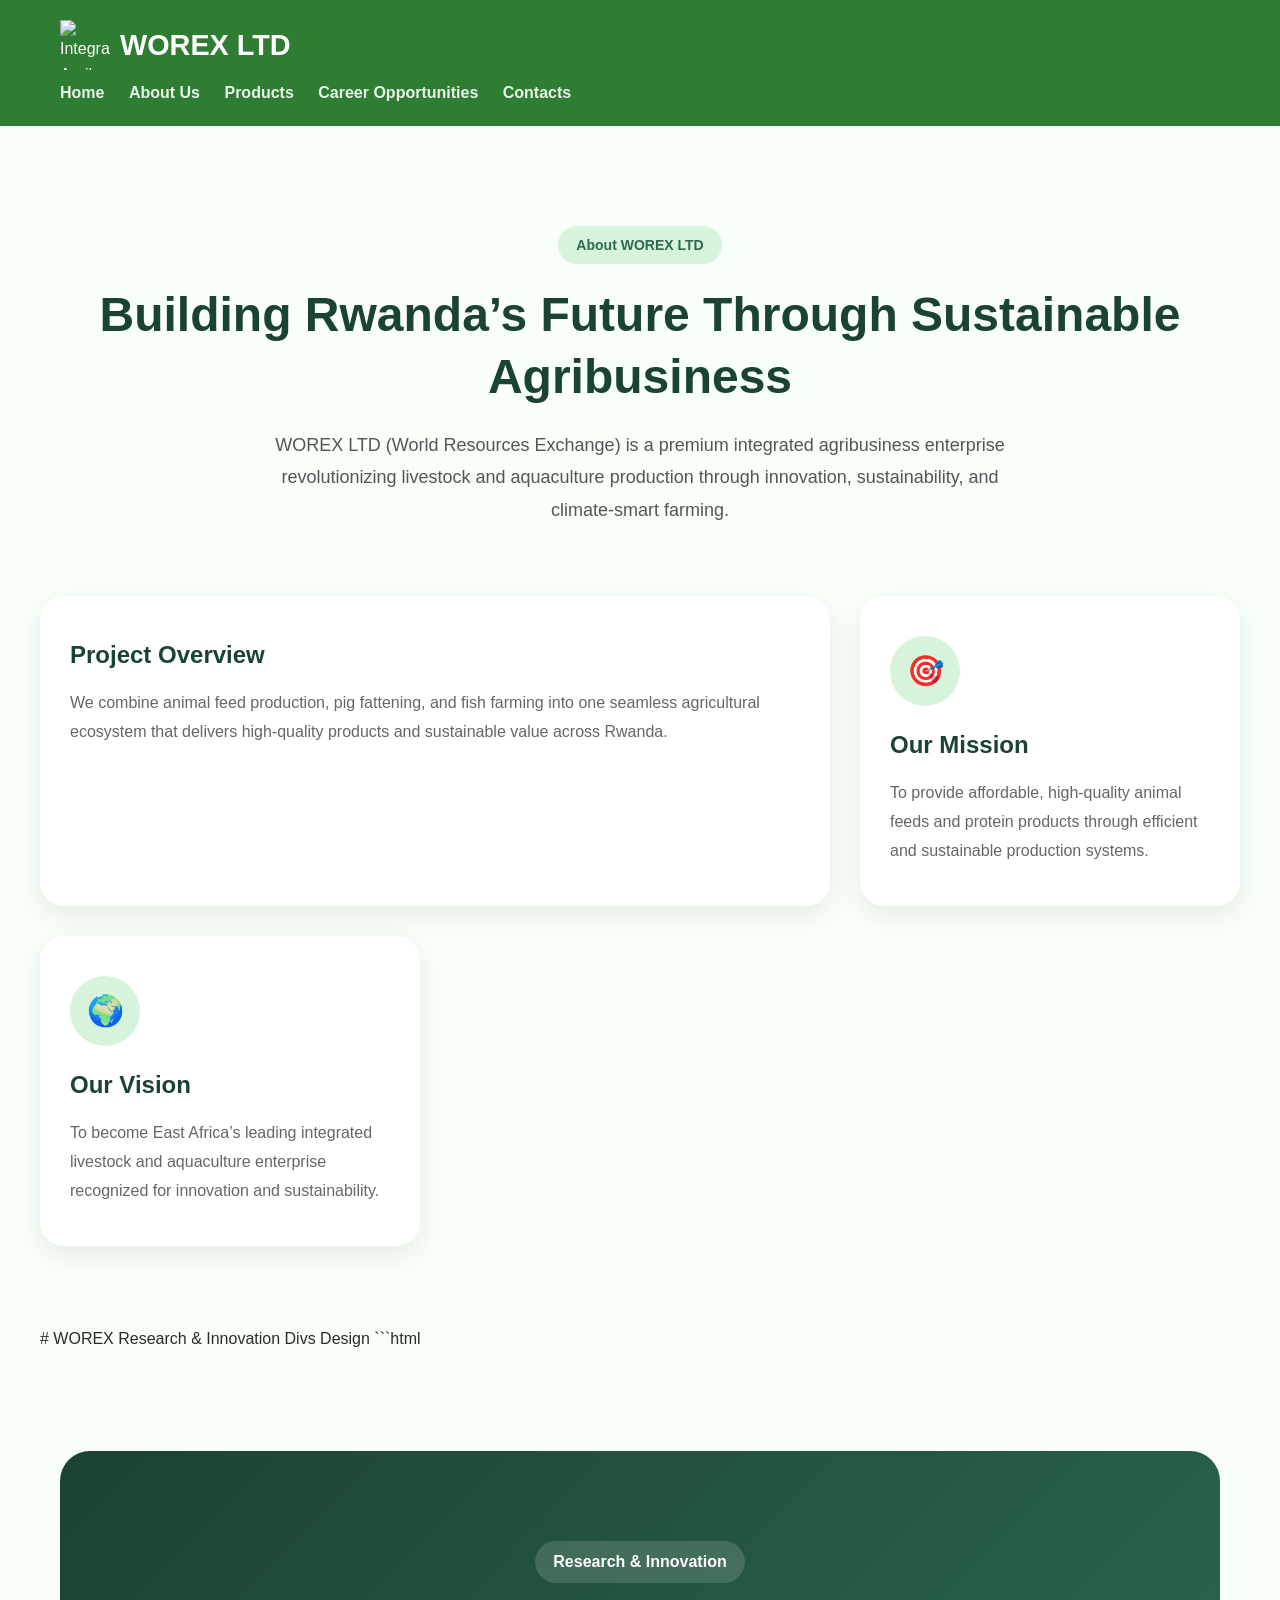
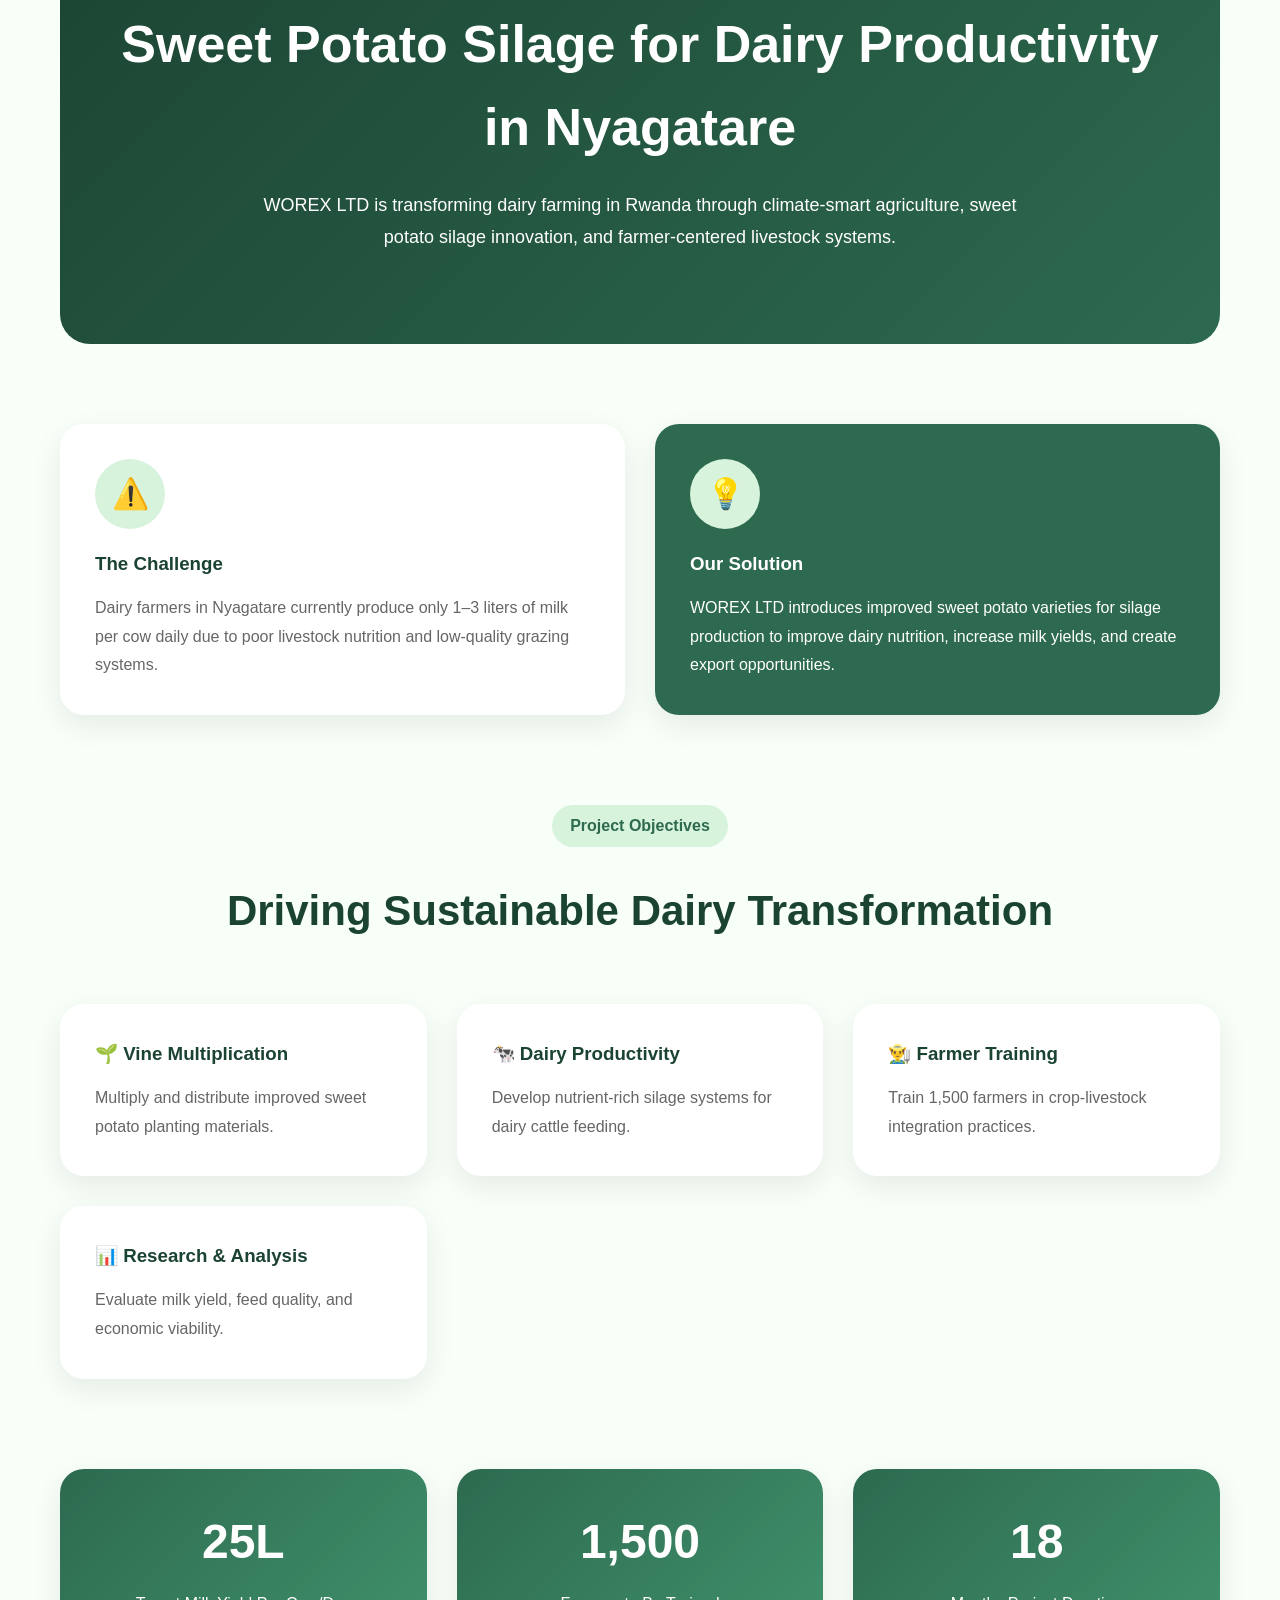
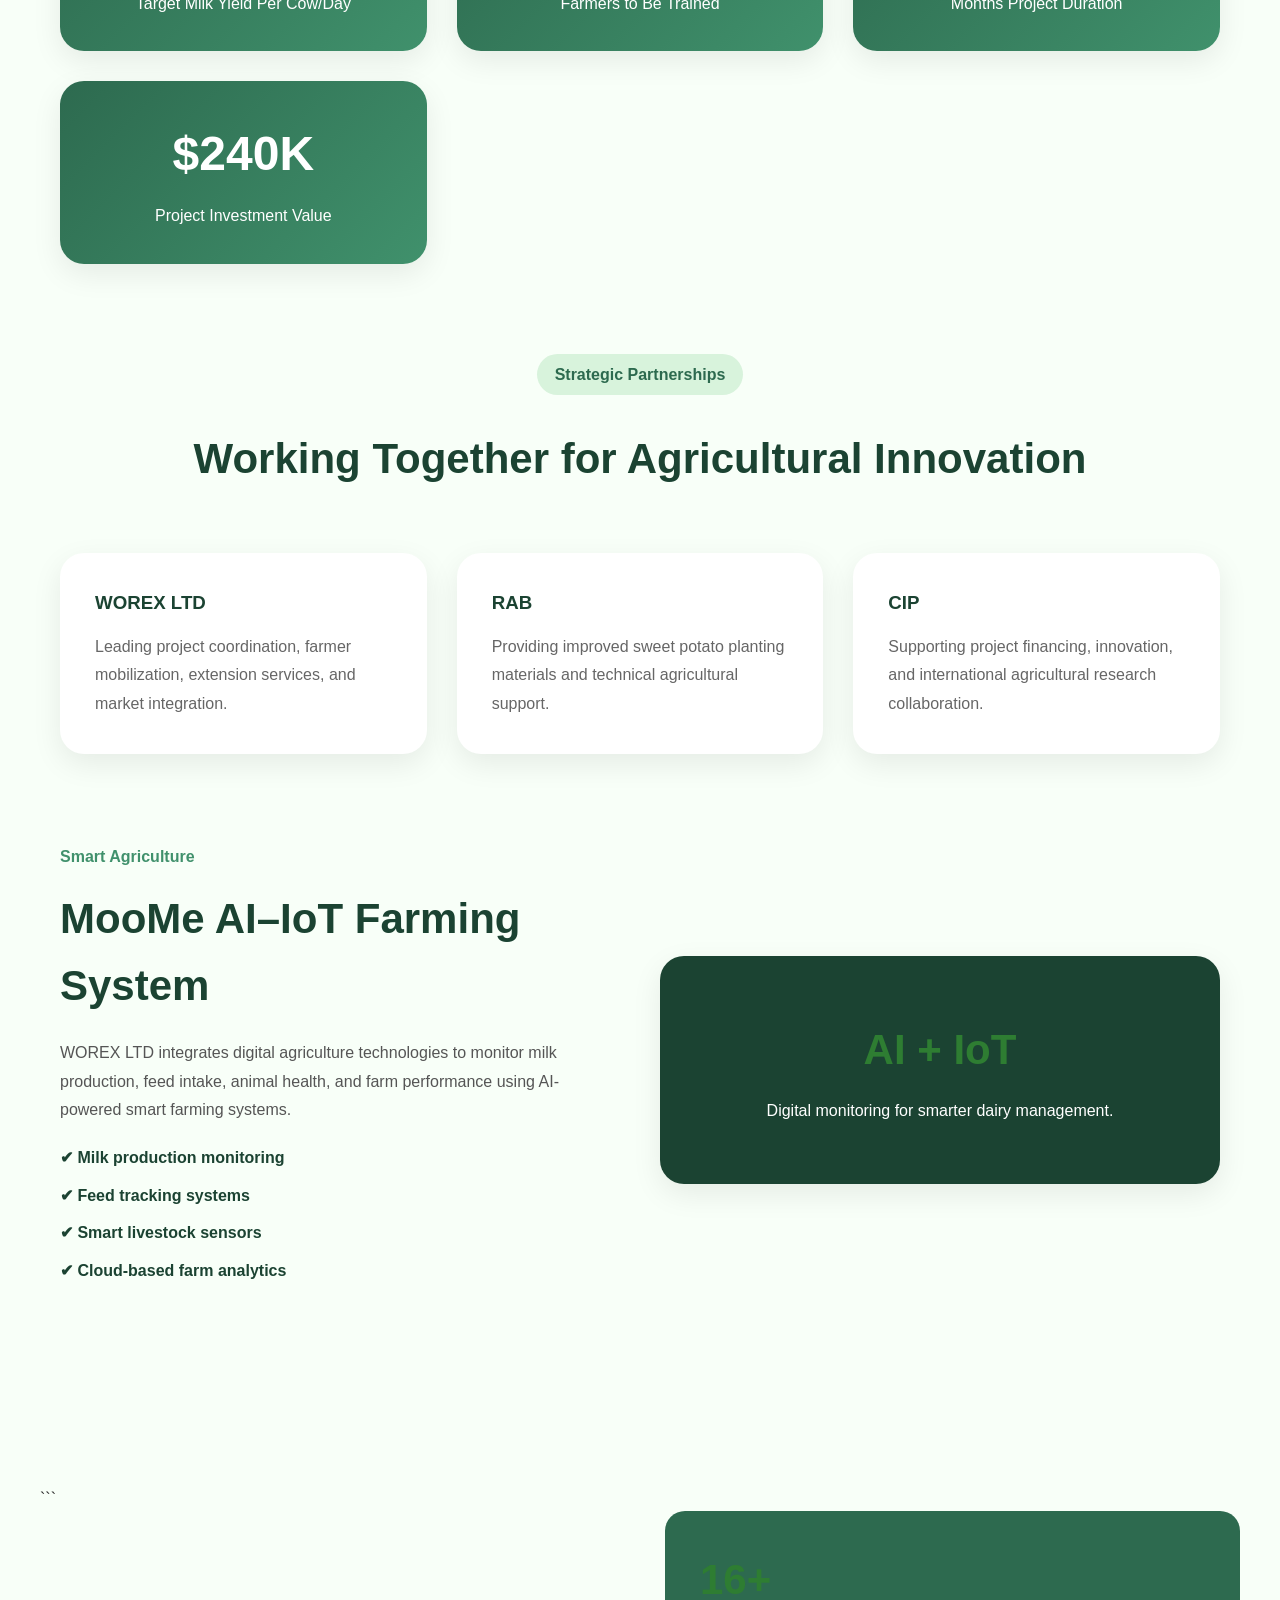
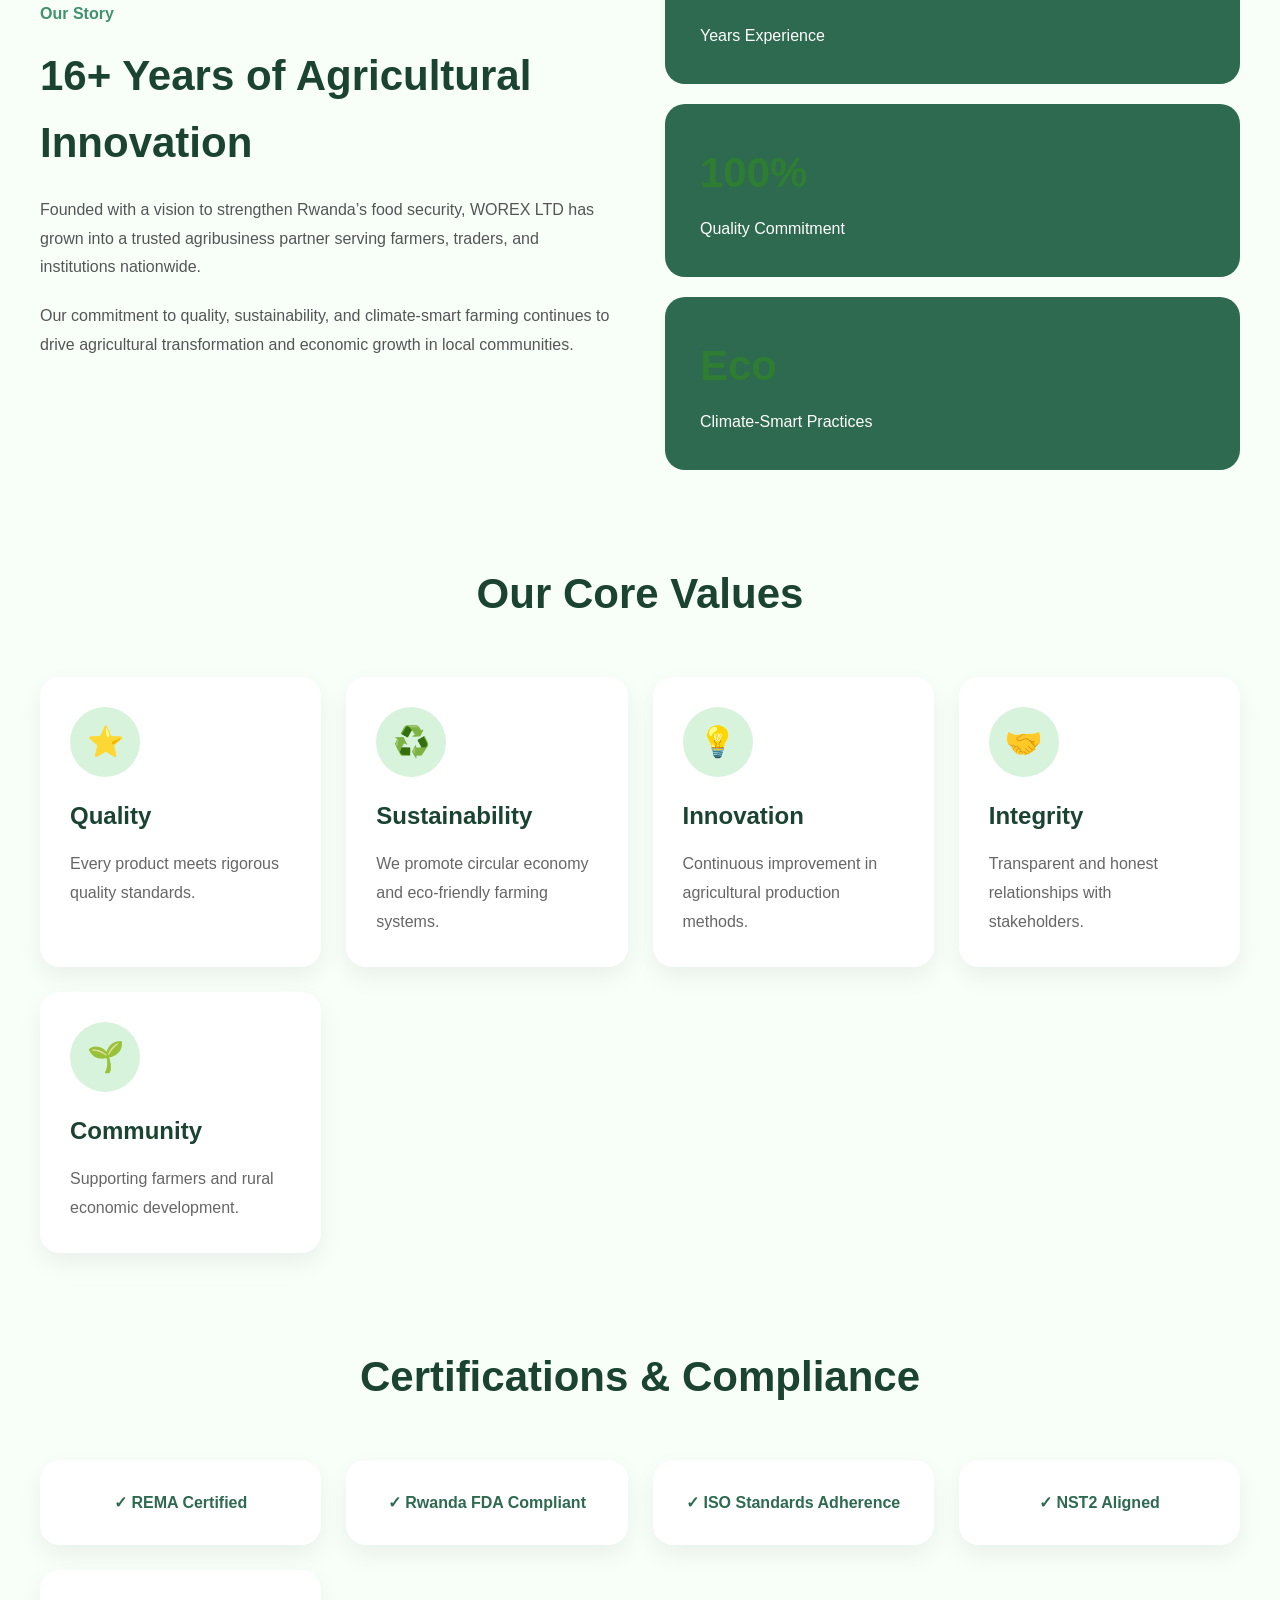
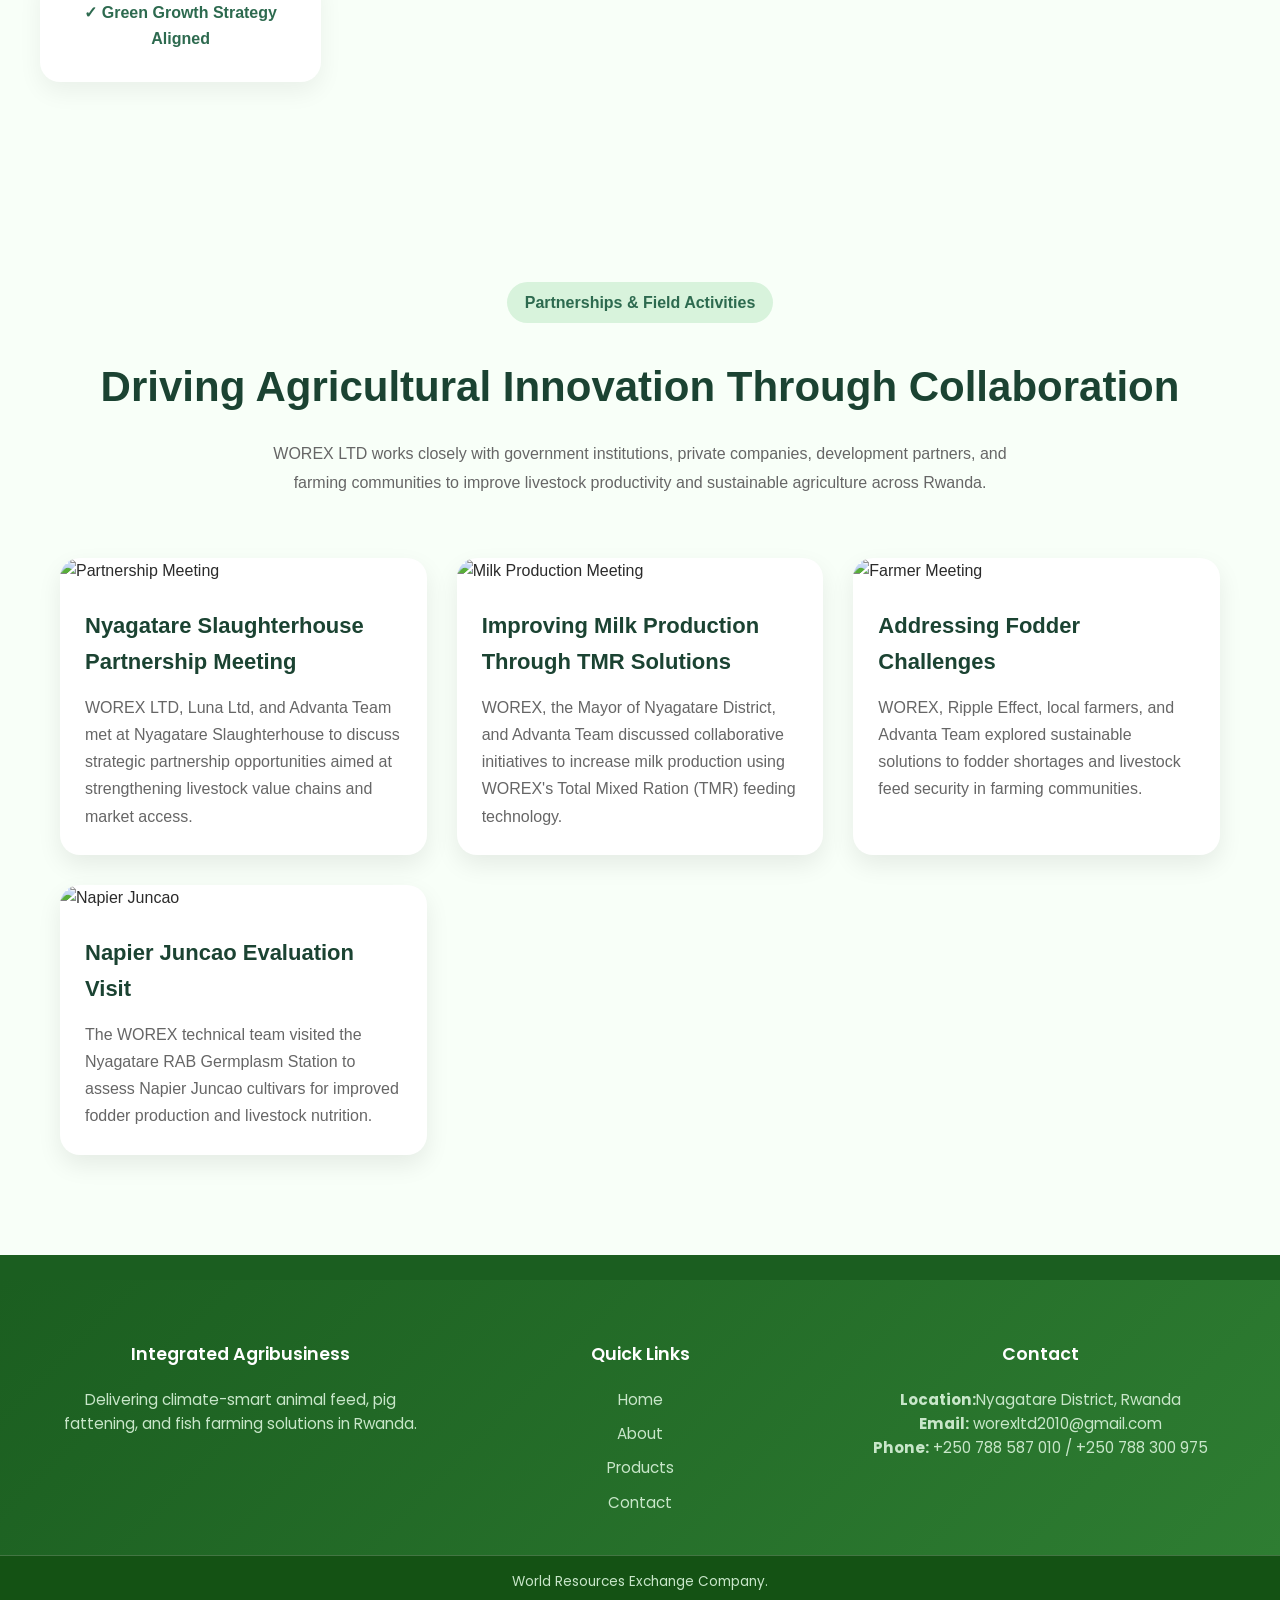
==== commit ce8f20b8: "Enhance about.html with new sections and styles Updated the about.html file to include new sections " ====
--- a/about.html
+++ b/about.html
@@ -12,13 +12,14 @@
 <header>
   <div class="container header-container">
     <div class="logo">
-      <img src="images/logo.PNG" alt="Integrated Agribusiness Logo">
+      <img src="images/logo.png" alt="Integrated Agribusiness Logo">
       <h1>WOREX LTD</h1>
     </div>
-    <nav>
+     <nav>
       <a href="index.html">Home</a>
       <a href="about.html">About Us</a>
       <a href="products.html">Products</a>
+      <a href="career.html">Career Opportunities</a>
       <a href="contact.html">Contacts</a>
     </nav>
   </div>
@@ -62,6 +63,367 @@
         </p>
       </div>
     </div>
+
+
+    # WOREX Research & Innovation Divs Design
+
+```html
+<!-- Research Project Section -->
+<section class="research-section">
+  <div class="research-container">
+
+    <!-- Hero Content -->
+    <div class="research-hero">
+      <span class="research-tag">Research & Innovation</span>
+      <h1>Sweet Potato Silage for Dairy Productivity in Nyagatare</h1>
+      <p>
+        WOREX LTD is transforming dairy farming in Rwanda through climate-smart agriculture, sweet potato silage innovation, and farmer-centered livestock systems.
+      </p>
+    </div>
+
+    <!-- Problem & Solution -->
+    <div class="info-grid">
+      <div class="info-card">
+        <div class="icon">⚠️</div>
+        <h3>The Challenge</h3>
+        <p>
+          Dairy farmers in Nyagatare currently produce only 1–3 liters of milk per cow daily due to poor livestock nutrition and low-quality grazing systems.
+        </p>
+      </div>
+
+      <div class="info-card featured-card">
+        <div class="icon">💡</div>
+        <h3>Our Solution</h3>
+        <p>
+          WOREX LTD introduces improved sweet potato varieties for silage production to improve dairy nutrition, increase milk yields, and create export opportunities.
+        </p>
+      </div>
+    </div>
+
+    <!-- Objectives -->
+    <div class="objectives-section">
+      <div class="section-title">
+        <span>Project Objectives</span>
+        <h2>Driving Sustainable Dairy Transformation</h2>
+      </div>
+
+      <div class="objectives-grid">
+        <div class="objective-card">
+          <h3>🌱 Vine Multiplication</h3>
+          <p>Multiply and distribute improved sweet potato planting materials.</p>
+        </div>
+
+        <div class="objective-card">
+          <h3>🐄 Dairy Productivity</h3>
+          <p>Develop nutrient-rich silage systems for dairy cattle feeding.</p>
+        </div>
+
+        <div class="objective-card">
+          <h3>👨‍🌾 Farmer Training</h3>
+          <p>Train 1,500 farmers in crop-livestock integration practices.</p>
+        </div>
+
+        <div class="objective-card">
+          <h3>📊 Research & Analysis</h3>
+          <p>Evaluate milk yield, feed quality, and economic viability.</p>
+        </div>
+      </div>
+    </div>
+
+    <!-- Impact Statistics -->
+    <div class="stats-section">
+      <div class="stat-box">
+        <h2>25L</h2>
+        <p>Target Milk Yield Per Cow/Day</p>
+      </div>
+
+      <div class="stat-box">
+        <h2>1,500</h2>
+        <p>Farmers to Be Trained</p>
+      </div>
+
+      <div class="stat-box">
+        <h2>18</h2>
+        <p>Months Project Duration</p>
+      </div>
+
+      <div class="stat-box">
+        <h2>$240K</h2>
+        <p>Project Investment Value</p>
+      </div>
+    </div>
+
+    <!-- Partnership Section -->
+    <div class="partners-section">
+      <div class="section-title">
+        <span>Strategic Partnerships</span>
+        <h2>Working Together for Agricultural Innovation</h2>
+      </div>
+
+      <div class="partners-grid">
+        <div class="partner-card">
+          <h3>WOREX LTD</h3>
+          <p>
+            Leading project coordination, farmer mobilization, extension services, and market integration.
+          </p>
+        </div>
+
+        <div class="partner-card">
+          <h3>RAB</h3>
+          <p>
+            Providing improved sweet potato planting materials and technical agricultural support.
+          </p>
+        </div>
+
+        <div class="partner-card">
+          <h3>CIP</h3>
+          <p>
+            Supporting project financing, innovation, and international agricultural research collaboration.
+          </p>
+        </div>
+      </div>
+    </div>
+
+    <!-- Innovation System -->
+    <div class="technology-section">
+      <div class="technology-content">
+        <span>Smart Agriculture</span>
+        <h2>MooMe AI–IoT Farming System</h2>
+        <p>
+          WOREX LTD integrates digital agriculture technologies to monitor milk production, feed intake, animal health, and farm performance using AI-powered smart farming systems.
+        </p>
+
+        <ul>
+          <li>✔ Milk production monitoring</li>
+          <li>✔ Feed tracking systems</li>
+          <li>✔ Smart livestock sensors</li>
+          <li>✔ Cloud-based farm analytics</li>
+        </ul>
+      </div>
+
+      <div class="technology-box">
+        <div class="tech-card">
+          <h3>AI + IoT</h3>
+          <p>Digital monitoring for smarter dairy management.</p>
+        </div>
+      </div>
+    </div>
+
+  </div>
+</section>
+```
+<style>
+* {
+  margin: 0;
+  padding: 0;
+  box-sizing: border-box;
+}
+
+body {
+  font-family: Arial, sans-serif;
+  background: #f8fff8;
+}
+
+.research-section {
+  padding: 100px 20px;
+}
+
+.research-container {
+  max-width: 1200px;
+  margin: auto;
+}
+
+/* Hero */
+.research-hero {
+  text-align: center;
+  background: linear-gradient(135deg, #1b4332, #2d6a4f);
+  padding: 90px 40px;
+  border-radius: 30px;
+  color: white;
+  margin-bottom: 80px;
+}
+
+.research-tag {
+  display: inline-block;
+  background: rgba(255,255,255,0.15);
+  padding: 8px 18px;
+  border-radius: 30px;
+  margin-bottom: 20px;
+  font-weight: bold;
+}
+
+.research-hero h1 {
+  font-size: 52px;
+  margin-bottom: 20px;
+}
+
+.research-hero p {
+  max-width: 760px;
+  margin: auto;
+  line-height: 1.8;
+  font-size: 18px;
+}
+
+/* Info Cards */
+.info-grid,
+.objectives-grid,
+.partners-grid,
+.stats-section {
+  display: grid;
+  grid-template-columns: repeat(auto-fit, minmax(280px, 1fr));
+  gap: 30px;
+}
+
+.info-grid {
+  margin-bottom: 90px;
+}
+
+.info-card,
+.objective-card,
+.partner-card,
+.stat-box,
+.tech-card {
+  background: white;
+  padding: 35px;
+  border-radius: 24px;
+  box-shadow: 0 10px 30px rgba(0,0,0,0.08);
+  transition: 0.3s ease;
+}
+
+.info-card:hover,
+.objective-card:hover,
+.partner-card:hover,
+.stat-box:hover,
+.tech-card:hover {
+  transform: translateY(-10px);
+}
+
+.featured-card {
+  background: #2d6a4f;
+  color: white;
+}
+
+.icon {
+  width: 75px;
+  height: 75px;
+  background: #d8f3dc;
+  border-radius: 50%;
+  display: flex;
+  align-items: center;
+  justify-content: center;
+  font-size: 34px;
+  margin-bottom: 20px;
+}
+
+.info-card h3,
+.objective-card h3,
+.partner-card h3 {
+  margin-bottom: 15px;
+  color: #1b4332;
+}
+
+.featured-card h3 {
+  color: white;
+}
+
+.info-card p,
+.objective-card p,
+.partner-card p {
+  color: #666;
+  line-height: 1.8;
+}
+
+.featured-card p {
+  color: white;
+}
+
+/* Section Titles */
+.section-title {
+  text-align: center;
+  margin-bottom: 50px;
+}
+
+.section-title span,
+.technology-content span {
+  color: #40916c;
+  font-weight: bold;
+}
+
+.section-title h2,
+.technology-content h2 {
+  font-size: 42px;
+  color: #1b4332;
+  margin-top: 15px;
+}
+
+.objectives-section,
+.partners-section,
+.technology-section {
+  margin-bottom: 90px;
+}
+
+/* Stats */
+.stats-section {
+  margin-bottom: 90px;
+}
+
+.stat-box {
+  text-align: center;
+  background: linear-gradient(135deg, #2d6a4f, #40916c);
+  color: white;
+}
+
+.stat-box h2 {
+  font-size: 48px;
+  margin-bottom: 10px;
+}
+
+/* Technology */
+.technology-section {
+  display: grid;
+  grid-template-columns: repeat(auto-fit, minmax(320px, 1fr));
+  gap: 40px;
+  align-items: center;
+}
+
+.technology-content p {
+  color: #555;
+  line-height: 1.8;
+  margin: 20px 0;
+}
+
+.technology-content ul {
+  list-style: none;
+}
+
+.technology-content li {
+  margin-bottom: 12px;
+  color: #1b4332;
+  font-weight: 600;
+}
+
+.tech-card {
+  background: #1b4332;
+  color: white;
+  text-align: center;
+  padding: 60px 40px;
+}
+
+.tech-card h3 {
+  font-size: 42px;
+  margin-bottom: 15px;
+}
+
+@media (max-width: 768px) {
+  .research-hero h1,
+  .section-title h2,
+  .technology-content h2 {
+    font-size: 34px;
+  }
+}
+
+</style>
+
 
     <!-- Story Section -->
     <div class="story-section">
@@ -341,6 +703,165 @@
 }
 
 </style>
+
+<section class="activities-section">
+    <div class="container">
+
+        <div class="section-title">
+            <span>Partnerships & Field Activities</span>
+            <h2>Driving Agricultural Innovation Through Collaboration</h2>
+            <p>
+                WOREX LTD works closely with government institutions, private companies,
+                development partners, and farming communities to improve livestock
+                productivity and sustainable agriculture across Rwanda.
+            </p>
+        </div>
+
+        <div class="activities-grid">
+
+            <!-- Activity 1 -->
+            <div class="activity-card">
+                <img src="images/slaughterhouse.jpeg" alt="Partnership Meeting">
+                <div class="activity-content">
+                    <h3>Nyagatare Slaughterhouse Partnership Meeting</h3>
+                    <p>
+                        WOREX LTD, Luna Ltd, and Advanta Team met at Nyagatare
+                        Slaughterhouse to discuss strategic partnership opportunities
+                        aimed at strengthening livestock value chains and market access.
+                    </p>
+                </div>
+            </div>
+
+            <!-- Activity 2 -->
+            <div class="activity-card">
+                <img src="images/mayor-meeting.jpeg" alt="Milk Production Meeting">
+                <div class="activity-content">
+                    <h3>Improving Milk Production Through TMR Solutions</h3>
+                    <p>
+                        WOREX, the Mayor of Nyagatare District, and Advanta Team
+                        discussed collaborative initiatives to increase milk production
+                        using WOREX's Total Mixed Ration (TMR) feeding technology.
+                    </p>
+                </div>
+            </div>
+
+            <!-- Activity 3 -->
+            <div class="activity-card">
+                <img src="images/fodder-discussion.jpeg" alt="Farmer Meeting">
+                <div class="activity-content">
+                    <h3>Addressing Fodder Challenges</h3>
+                    <p>
+                        WOREX, Ripple Effect, local farmers, and Advanta Team explored
+                        sustainable solutions to fodder shortages and livestock feed
+                        security in farming communities.
+                    </p>
+                </div>
+            </div>
+
+            <!-- Activity 4 -->
+            <div class="activity-card">
+                <img src="images/juncao.jpeg" alt="Napier Juncao">
+                <div class="activity-content">
+                    <h3>Napier Juncao Evaluation Visit</h3>
+                    <p>
+                        The WOREX technical team visited the Nyagatare RAB Germplasm
+                        Station to assess Napier Juncao cultivars for improved fodder
+                        production and livestock nutrition.
+                    </p>
+                </div>
+            </div>
+
+        </div>
+
+    </div>
+</section>
+<style>
+.activities-section{
+    padding:100px 20px;
+    background:#f8fff8;
+}
+
+.container{
+    max-width:1200px;
+    margin:auto;
+}
+
+.section-title{
+    text-align:center;
+    margin-bottom:60px;
+}
+
+.section-title span{
+    display:inline-block;
+    background:#d8f3dc;
+    color:#2d6a4f;
+    padding:8px 18px;
+    border-radius:30px;
+    font-weight:600;
+    margin-bottom:15px;
+}
+
+.section-title h2{
+    font-size:42px;
+    color:#1b4332;
+    margin-bottom:20px;
+}
+
+.section-title p{
+    max-width:750px;
+    margin:auto;
+    color:#666;
+    line-height:1.8;
+}
+
+.activities-grid{
+    display:grid;
+    grid-template-columns:repeat(auto-fit,minmax(280px,1fr));
+    gap:30px;
+}
+
+.activity-card{
+    background:#fff;
+    border-radius:20px;
+    overflow:hidden;
+    box-shadow:0 10px 25px rgba(0,0,0,0.08);
+    transition:0.3s;
+}
+
+.activity-card:hover{
+    transform:translateY(-8px);
+}
+
+.activity-card img{
+    width:100%;
+    height:250px;
+    object-fit:cover;
+}
+
+.activity-content{
+    padding:25px;
+}
+
+.activity-content h3{
+    color:#1b4332;
+    margin-bottom:15px;
+    font-size:22px;
+}
+
+.activity-content p{
+    color:#666;
+    line-height:1.7;
+}
+
+@media(max-width:768px){
+    .section-title h2{
+        font-size:32px;
+    }
+}
+</style>
+
+
+
 <footer>
   <div class="footer-top">
     <div class="container footer-grid">
